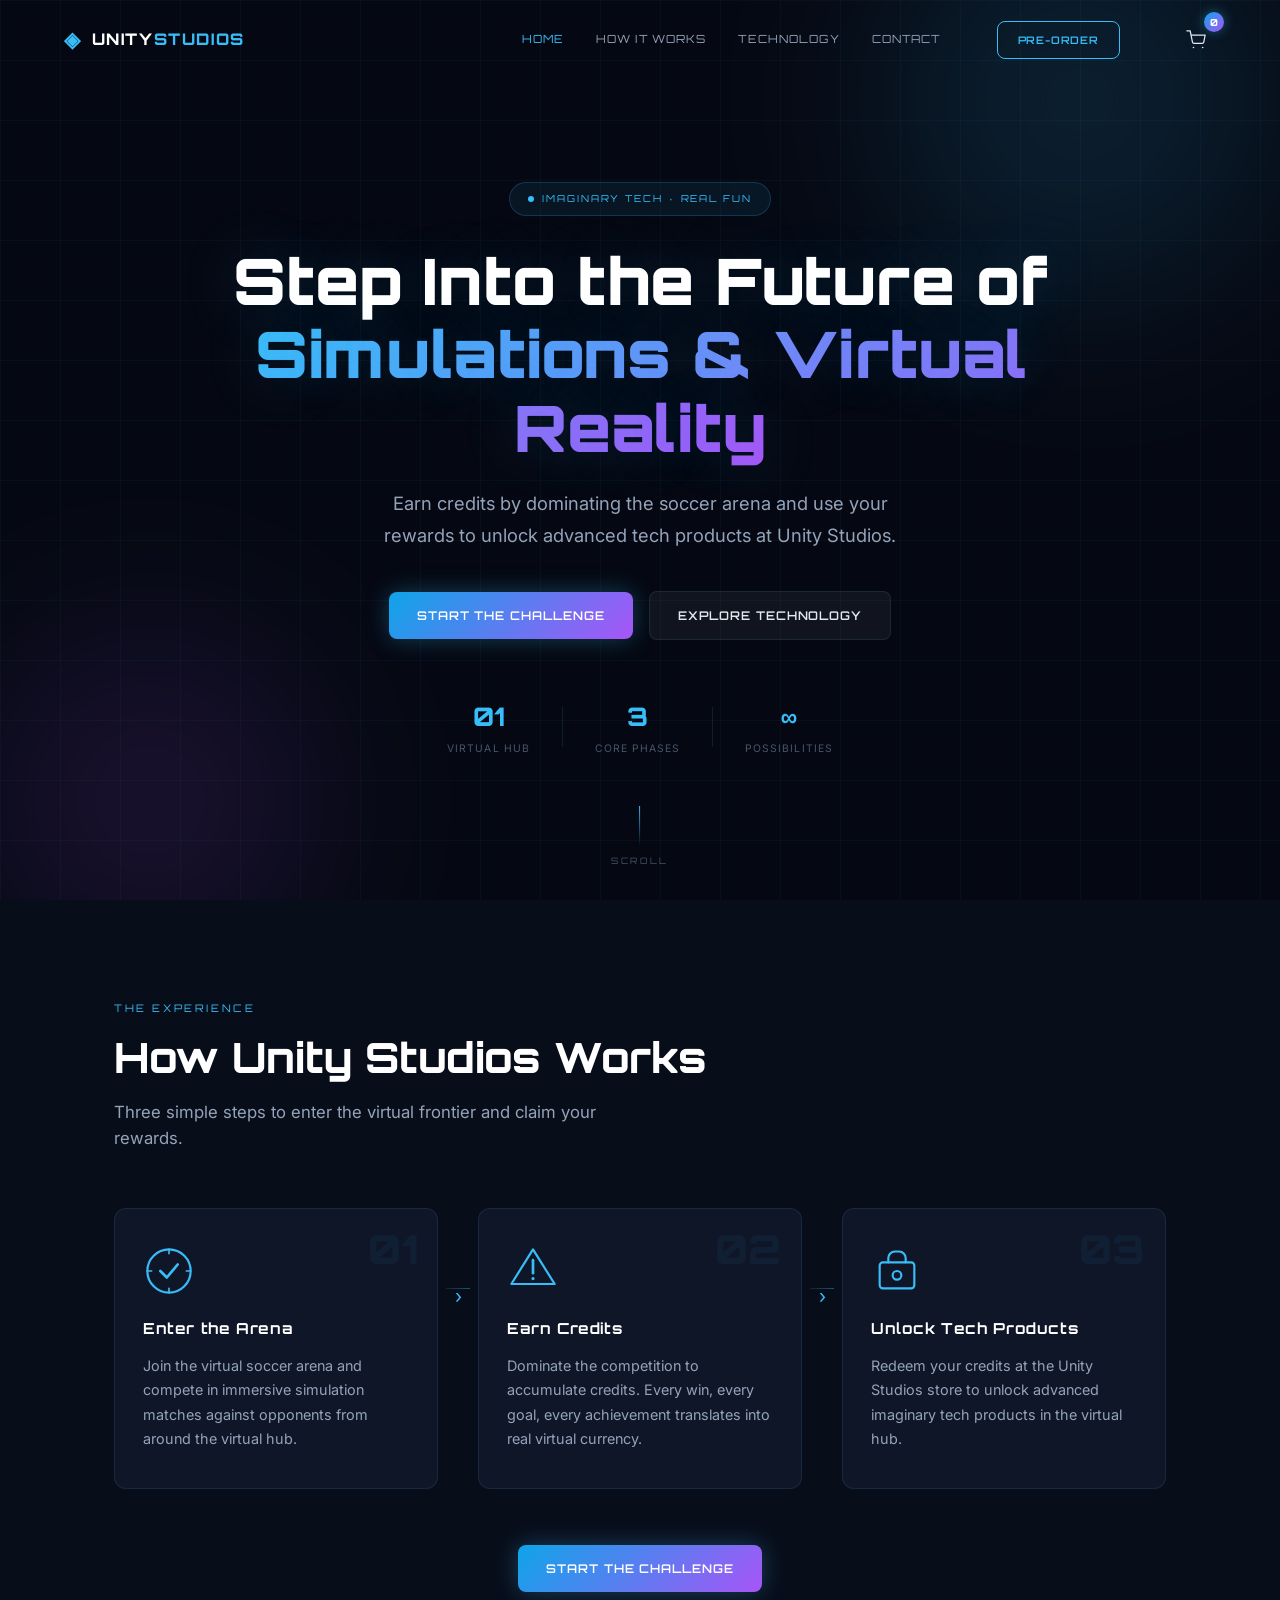
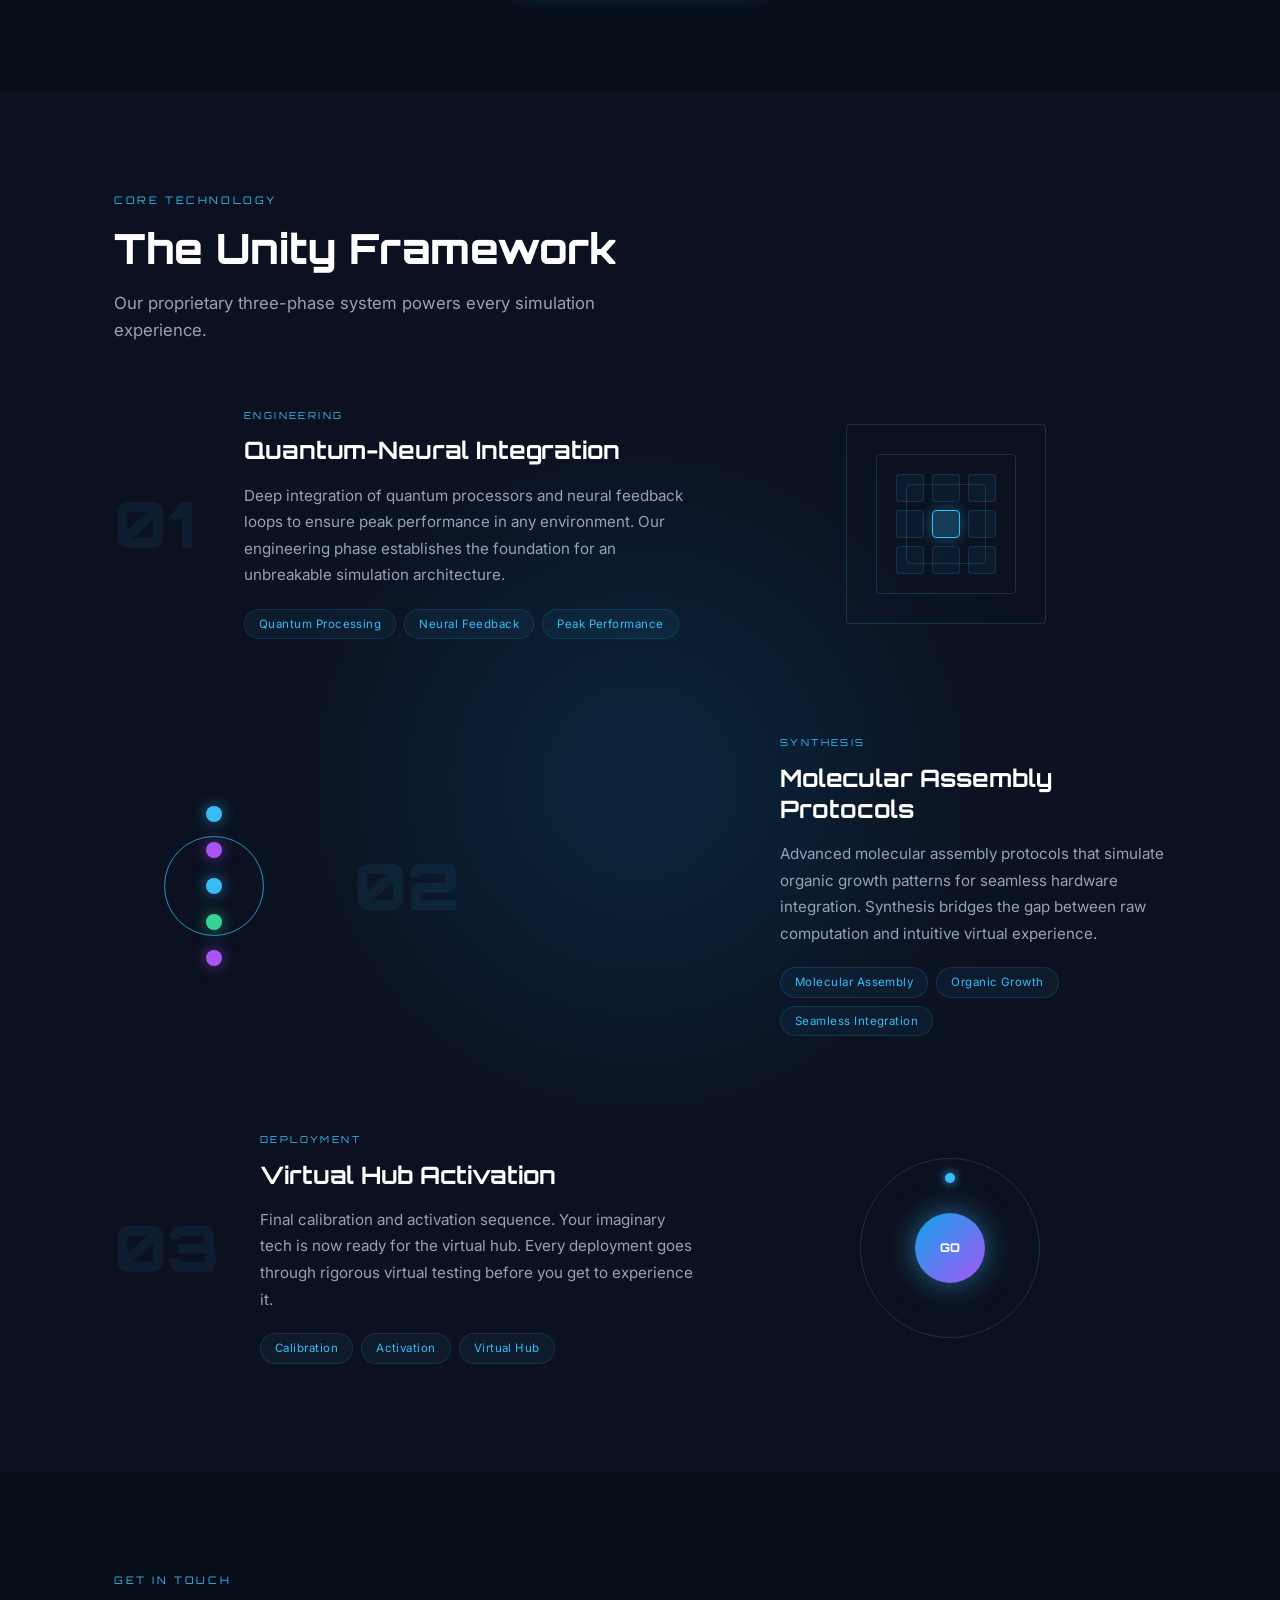
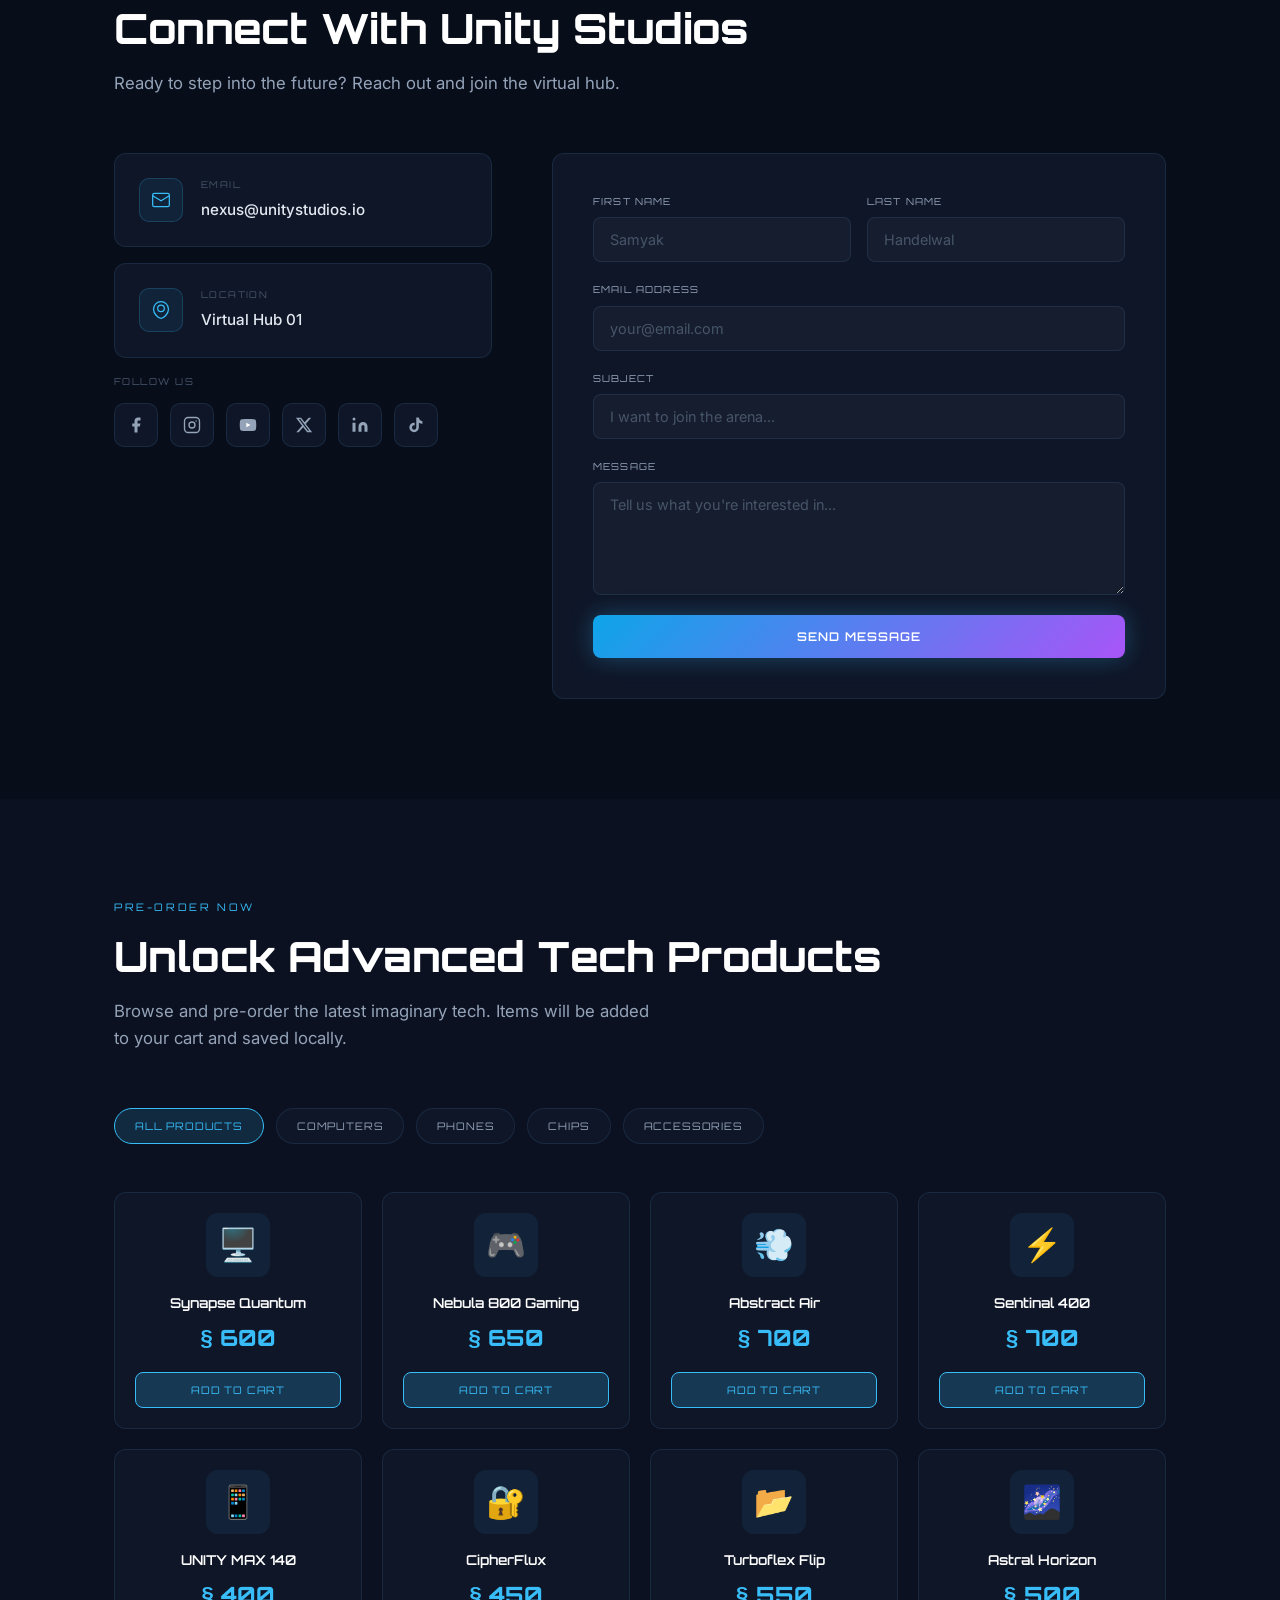
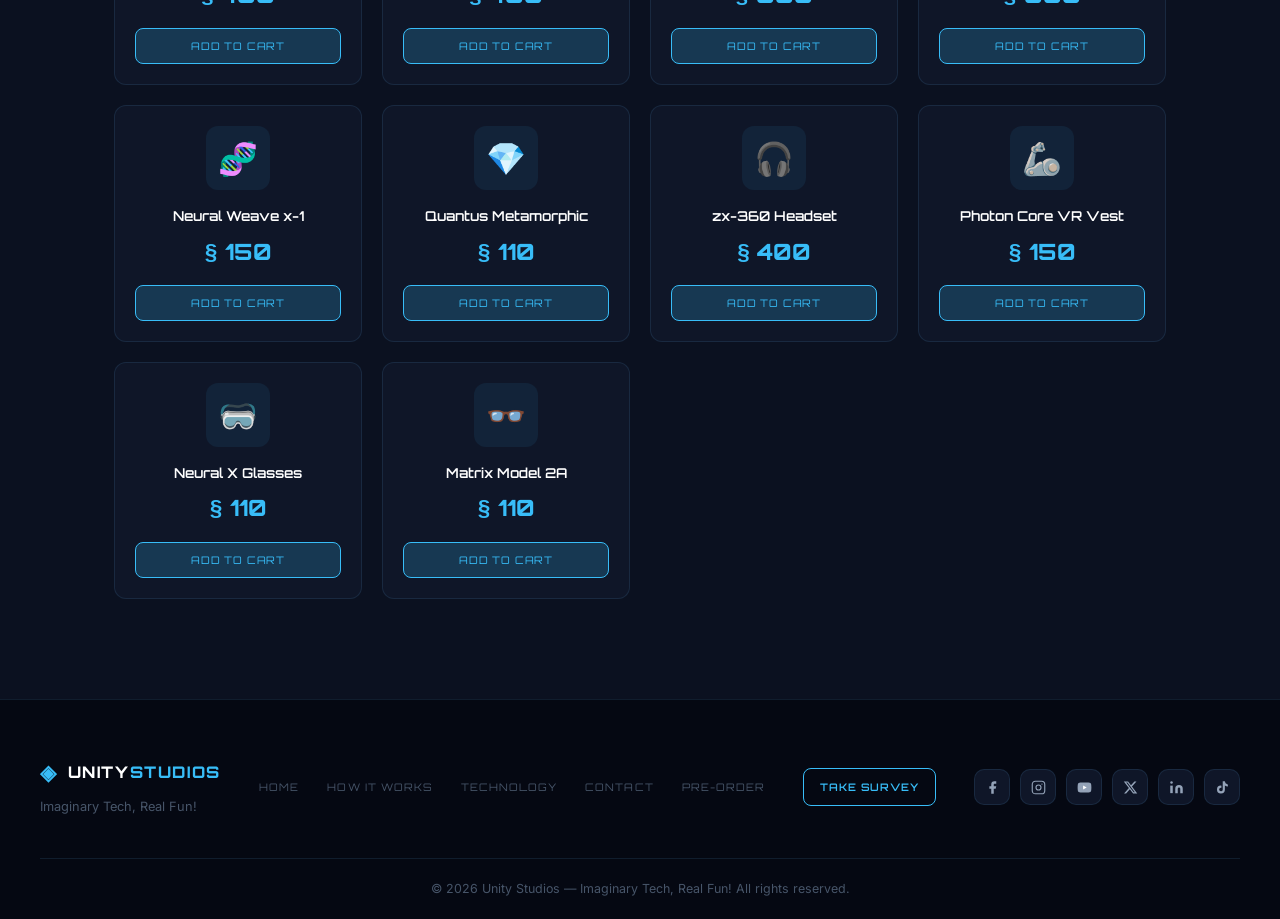
==== docs/index.html @ 50e9586b "Add files via upload" ====
<!DOCTYPE html>
<html lang="en">
<head>
  <meta charset="UTF-8" />
  <meta name="viewport" content="width=device-width, initial-scale=1.0" />
  <title>Home | Unity Studios</title>
  <link rel="stylesheet" href="style.css" />
  <link rel="preconnect" href="https://fonts.googleapis.com" />
  <link href="https://fonts.googleapis.com/css2?family=Orbitron:wght@400;600;800;900&family=Inter:wght@300;400;500;600&display=swap" rel="stylesheet" />
</head>
<body>

  <!-- ─── NAVBAR ─── -->
  <header class="navbar" id="navbar">
    <div class="nav-inner">
      <a href="#home" class="logo">
        <span class="logo-icon">◈</span>
        <span class="logo-text">UNITY<span class="logo-accent">STUDIOS</span></span>
      </a>
      <nav class="nav-links">
        <a href="#home">Home</a>
        <a href="#how-it-works">How It Works</a>
        <a href="#process">Technology</a>
        <a href="#contact">Contact</a>
      </nav>
      <a href="#shop" class="btn btn-outline nav-cta">Pre-Order</a>
      <button class="cart-btn" id="cartBtn" aria-label="Shopping cart">
        <svg viewBox="0 0 24 24" fill="none" xmlns="http://www.w3.org/2000/svg">
          <circle cx="9" cy="21" r="1" fill="currentColor"/>
          <circle cx="20" cy="21" r="1" fill="currentColor"/>
          <path d="M1 1h4l2.68 13.39a2 2 0 0 0 2 1.61h9.72a2 2 0 0 0 2-1.61L23 6H6" stroke="currentColor" stroke-width="1.5" stroke-linecap="round" stroke-linejoin="round"/>
        </svg>
        <span class="cart-count" id="cartCount">0</span>
      </button>
      <button class="hamburger" id="hamburger" aria-label="Toggle menu">
        <span></span><span></span><span></span>
      </button>
    </div>
    <div class="mobile-menu" id="mobileMenu">
      <a href="#home" onclick="closeMobile()">Home</a>
      <a href="#how-it-works" onclick="closeMobile()">How It Works</a>
      <a href="#process" onclick="closeMobile()">Technology</a>
      <a href="#contact" onclick="closeMobile()">Contact</a>
    </div>
  </header>

  <!-- ─── HERO ─── -->
  <section class="hero" id="home">
    <div class="hero-bg">
      <div class="grid-overlay"></div>
      <div class="orb orb-1"></div>
      <div class="orb orb-2"></div>
      <div class="particles" id="particles"></div>
    </div>
    <div class="hero-content">
      <div class="hero-badge">
        <span class="badge-dot"></span>
        IMAGINARY TECH · REAL FUN
      </div>
      <h1 class="hero-title">
        Step Into the Future of<br />
        <span class="gradient-text">Simulations &amp; Virtual Reality</span>
      </h1>
      <p class="hero-sub">
        Earn credits by dominating the soccer arena and use your rewards to
        unlock advanced tech products at Unity Studios.
      </p>
      <div class="hero-actions">
        <a href="#how-it-works" class="btn btn-primary">Start the Challenge</a>
        <a href="#process" class="btn btn-ghost">Explore Technology</a>
      </div>
      <div class="hero-stats">
        <div class="stat"><span class="stat-num">01</span><span class="stat-label">Virtual Hub</span></div>
        <div class="stat-divider"></div>
        <div class="stat"><span class="stat-num">3</span><span class="stat-label">Core Phases</span></div>
        <div class="stat-divider"></div>
        <div class="stat"><span class="stat-num">∞</span><span class="stat-label">Possibilities</span></div>
      </div>
    </div>
    <div class="scroll-indicator">
      <div class="scroll-line"></div>
      <span>SCROLL</span>
    </div>
  </section>

  <!-- ─── HOW IT WORKS ─── -->
  <section class="section how-it-works" id="how-it-works">
    <div class="container">
      <div class="section-label">THE EXPERIENCE</div>
      <h2 class="section-title">How Unity Studios Works</h2>
      <p class="section-sub">Three simple steps to enter the virtual frontier and claim your rewards.</p>
      <div class="steps-grid">

        <div class="step-card" data-step="1">
          <div class="step-icon">
            <svg viewBox="0 0 48 48" fill="none" xmlns="http://www.w3.org/2000/svg">
              <circle cx="24" cy="24" r="20" stroke="currentColor" stroke-width="2"/>
              <path d="M16 24 L22 30 L32 18" stroke="currentColor" stroke-width="2.5" stroke-linecap="round" stroke-linejoin="round"/>
              <path d="M24 4 L24 8M24 40 L24 44M4 24 L8 24M40 24 L44 24" stroke="currentColor" stroke-width="1.5" stroke-linecap="round"/>
            </svg>
          </div>
          <div class="step-number">01</div>
          <h3>Enter the Arena</h3>
          <p>Join the virtual soccer arena and compete in immersive simulation matches against opponents from around the virtual hub.</p>
        </div>

        <div class="step-connector">
          <div class="connector-line"></div>
          <div class="connector-arrow">›</div>
        </div>

        <div class="step-card" data-step="2">
          <div class="step-icon">
            <svg viewBox="0 0 48 48" fill="none" xmlns="http://www.w3.org/2000/svg">
              <polygon points="24,4 44,36 4,36" stroke="currentColor" stroke-width="2" stroke-linejoin="round"/>
              <line x1="24" y1="14" x2="24" y2="26" stroke="currentColor" stroke-width="2.5" stroke-linecap="round"/>
              <circle cx="24" cy="31" r="1.5" fill="currentColor"/>
            </svg>
          </div>
          <div class="step-number">02</div>
          <h3>Earn Credits</h3>
          <p>Dominate the competition to accumulate credits. Every win, every goal, every achievement translates into real virtual currency.</p>
        </div>

        <div class="step-connector">
          <div class="connector-line"></div>
          <div class="connector-arrow">›</div>
        </div>

        <div class="step-card" data-step="3">
          <div class="step-icon">
            <svg viewBox="0 0 48 48" fill="none" xmlns="http://www.w3.org/2000/svg">
              <rect x="8" y="16" width="32" height="24" rx="3" stroke="currentColor" stroke-width="2"/>
              <path d="M16 16 L16 12 C16 8.686 18.686 6 22 6 L26 6 C29.314 6 32 8.686 32 12 L32 16" stroke="currentColor" stroke-width="2" stroke-linecap="round"/>
              <circle cx="24" cy="28" r="4" stroke="currentColor" stroke-width="2"/>
            </svg>
          </div>
          <div class="step-number">03</div>
          <h3>Unlock Tech Products</h3>
          <p>Redeem your credits at the Unity Studios store to unlock advanced imaginary tech products in the virtual hub.</p>
        </div>

      </div>
      <div class="cta-center">
        <a href="#contact" class="btn btn-primary">Start the Challenge</a>
      </div>
    </div>
  </section>

  <!-- ─── PROCESS / TECHNOLOGY ─── -->
  <section class="section process-section" id="process">
    <div class="process-bg">
      <div class="orb orb-3"></div>
    </div>
    <div class="container">
      <div class="section-label">CORE TECHNOLOGY</div>
      <h2 class="section-title">The Unity Framework</h2>
      <p class="section-sub">Our proprietary three-phase system powers every simulation experience.</p>

      <div class="process-list">

        <div class="process-item" id="proc-1">
          <div class="proc-number">01</div>
          <div class="proc-content">
            <div class="proc-tag">ENGINEERING</div>
            <h3 class="proc-title">Quantum-Neural Integration</h3>
            <p class="proc-desc">Deep integration of quantum processors and neural feedback loops to ensure peak performance in any environment. Our engineering phase establishes the foundation for an unbreakable simulation architecture.</p>
            <div class="proc-tags">
              <span>Quantum Processing</span>
              <span>Neural Feedback</span>
              <span>Peak Performance</span>
            </div>
          </div>
          <div class="proc-visual proc-visual-1">
            <div class="proc-graphic">
              <div class="circuit circuit-1"></div>
              <div class="circuit circuit-2"></div>
              <div class="circuit circuit-3"></div>
              <div class="hex-grid">
                <div class="hex"></div><div class="hex"></div><div class="hex"></div>
                <div class="hex"></div><div class="hex hex-active"></div><div class="hex"></div>
                <div class="hex"></div><div class="hex"></div><div class="hex"></div>
              </div>
            </div>
          </div>
        </div>

        <div class="process-item reverse" id="proc-2">
          <div class="proc-number">02</div>
          <div class="proc-content">
            <div class="proc-tag">SYNTHESIS</div>
            <h3 class="proc-title">Molecular Assembly Protocols</h3>
            <p class="proc-desc">Advanced molecular assembly protocols that simulate organic growth patterns for seamless hardware integration. Synthesis bridges the gap between raw computation and intuitive virtual experience.</p>
            <div class="proc-tags">
              <span>Molecular Assembly</span>
              <span>Organic Growth</span>
              <span>Seamless Integration</span>
            </div>
          </div>
          <div class="proc-visual proc-visual-2">
            <div class="proc-graphic">
              <div class="dna-strand">
                <div class="dna-node"></div>
                <div class="dna-node"></div>
                <div class="dna-node"></div>
                <div class="dna-node"></div>
                <div class="dna-node"></div>
              </div>
              <div class="pulse-ring"></div>
              <div class="pulse-ring delay-1"></div>
              <div class="pulse-ring delay-2"></div>
            </div>
          </div>
        </div>

        <div class="process-item" id="proc-3">
          <div class="proc-number">03</div>
          <div class="proc-content">
            <div class="proc-tag">DEPLOYMENT</div>
            <h3 class="proc-title">Virtual Hub Activation</h3>
            <p class="proc-desc">Final calibration and activation sequence. Your imaginary tech is now ready for the virtual hub. Every deployment goes through rigorous virtual testing before you get to experience it.</p>
            <div class="proc-tags">
              <span>Calibration</span>
              <span>Activation</span>
              <span>Virtual Hub</span>
            </div>
          </div>
          <div class="proc-visual proc-visual-3">
            <div class="proc-graphic">
              <div class="launch-ring"></div>
              <div class="launch-core">
                <span>GO</span>
              </div>
              <div class="orbit-ring">
                <div class="orbit-dot"></div>
              </div>
            </div>
          </div>
        </div>

      </div>
    </div>
  </section>

  <!-- ─── CONTACT ─── -->
  <section class="section contact-section" id="contact">
    <div class="container">
      <div class="section-label">GET IN TOUCH</div>
      <h2 class="section-title">Connect With Unity Studios</h2>
      <p class="section-sub">Ready to step into the future? Reach out and join the virtual hub.</p>

      <div class="contact-grid">
        <div class="contact-info">
          <div class="contact-card">
            <div class="contact-icon">
              <svg viewBox="0 0 24 24" fill="none" xmlns="http://www.w3.org/2000/svg">
                <rect x="2" y="4" width="20" height="16" rx="2" stroke="currentColor" stroke-width="1.5"/>
                <path d="M2 7 L12 13 L22 7" stroke="currentColor" stroke-width="1.5" stroke-linecap="round"/>
              </svg>
            </div>
            <div>
              <div class="contact-label">Email</div>
              <a href="mailto:nexus@unitystudios.io" class="contact-value">nexus@unitystudios.io</a>
            </div>
          </div>
          <div class="contact-card">
            <div class="contact-icon">
              <svg viewBox="0 0 24 24" fill="none" xmlns="http://www.w3.org/2000/svg">
                <circle cx="12" cy="10" r="4" stroke="currentColor" stroke-width="1.5"/>
                <path d="M12 2 C7.029 2 3 6.029 3 11 C3 16.523 9 22 12 22 C15 22 21 16.523 21 11 C21 6.029 16.971 2 12 2Z" stroke="currentColor" stroke-width="1.5"/>
              </svg>
            </div>
            <div>
              <div class="contact-label">Location</div>
              <span class="contact-value">Virtual Hub 01</span>
            </div>
          </div>

          <div class="social-section">
            <div class="social-label">Follow Us</div>
            <div class="social-links">
              <!-- Facebook -->
              <a href="https://www.facebook.com" target="_blank" rel="noopener noreferrer" class="social-link" aria-label="Facebook">
                <svg viewBox="0 0 24 24" fill="currentColor" xmlns="http://www.w3.org/2000/svg">
                  <path d="M18 2h-3a5 5 0 0 0-5 5v3H7v4h3v8h4v-8h3l1-4h-4V7a1 1 0 0 1 1-1h3z"/>
                </svg>
              </a>
              <!-- Instagram -->
              <a href="https://www.instagram.com" target="_blank" rel="noopener noreferrer" class="social-link" aria-label="Instagram">
                <svg viewBox="0 0 24 24" fill="none" stroke="currentColor" stroke-width="1.8" xmlns="http://www.w3.org/2000/svg">
                  <rect x="2" y="2" width="20" height="20" rx="5"/>
                  <circle cx="12" cy="12" r="4"/>
                  <circle cx="17.5" cy="6.5" r="1" fill="currentColor" stroke="none"/>
                </svg>
              </a>
              <!-- YouTube -->
              <a href="https://www.youtube.com" target="_blank" rel="noopener noreferrer" class="social-link" aria-label="YouTube">
                <svg viewBox="0 0 24 24" fill="currentColor" xmlns="http://www.w3.org/2000/svg">
                  <path d="M22.54 6.42a2.78 2.78 0 0 0-1.95-1.96C18.88 4 12 4 12 4s-6.88 0-8.59.46A2.78 2.78 0 0 0 1.46 6.42 29 29 0 0 0 1 12a29 29 0 0 0 .46 5.58A2.78 2.78 0 0 0 3.41 19.6C5.12 20 12 20 12 20s6.88 0 8.59-.4a2.78 2.78 0 0 0 1.95-1.96A29 29 0 0 0 23 12a29 29 0 0 0-.46-5.58z"/>
                  <polygon points="9.75 15.02 15.5 12 9.75 8.98 9.75 15.02" fill="white"/>
                </svg>
              </a>
              <!-- X / Twitter -->
              <a href="https://www.x.com" target="_blank" rel="noopener noreferrer" class="social-link" aria-label="X (Twitter)">
                <svg viewBox="0 0 24 24" fill="currentColor" xmlns="http://www.w3.org/2000/svg">
                  <path d="M18.244 2.25h3.308l-7.227 8.26 8.502 11.24H16.17l-5.214-6.817L4.99 21.75H1.68l7.73-8.835L1.254 2.25H8.08l4.713 6.231zm-1.161 17.52h1.833L7.084 4.126H5.117z"/>
                </svg>
              </a>
              <!-- LinkedIn -->
              <a href="https://www.linkedin.com" target="_blank" rel="noopener noreferrer" class="social-link" aria-label="LinkedIn">
                <svg viewBox="0 0 24 24" fill="currentColor" xmlns="http://www.w3.org/2000/svg">
                  <path d="M16 8a6 6 0 0 1 6 6v7h-4v-7a2 2 0 0 0-2-2 2 2 0 0 0-2 2v7h-4v-7a6 6 0 0 1 6-6z"/>
                  <rect x="2" y="9" width="4" height="12"/>
                  <circle cx="4" cy="4" r="2"/>
                </svg>
              </a>
              <!-- TikTok -->
              <a href="https://www.tiktok.com" target="_blank" rel="noopener noreferrer" class="social-link" aria-label="TikTok">
                <svg viewBox="0 0 24 24" fill="currentColor" xmlns="http://www.w3.org/2000/svg">
                  <path d="M19.59 6.69a4.83 4.83 0 0 1-3.77-4.25V2h-3.45v13.67a2.89 2.89 0 0 1-2.88 2.5 2.89 2.89 0 0 1-2.89-2.89 2.89 2.89 0 0 1 2.89-2.89c.28 0 .54.04.79.1V9.01a6.33 6.33 0 0 0-.79-.05 6.34 6.34 0 0 0-6.34 6.34 6.34 6.34 0 0 0 6.34 6.34 6.34 6.34 0 0 0 6.33-6.34V8.95a8.2 8.2 0 0 0 4.79 1.53V7.04a4.85 4.85 0 0 1-1.02-.35z"/>
                </svg>
              </a>
            </div>
          </div>
        </div>

        <form class="contact-form" onsubmit="handleSubmit(event)">
          <div class="form-row">
            <div class="form-group">
              <label for="fname">First Name</label>
              <input type="text" id="fname" name="fname" placeholder="Samyak" required />
            </div>
            <div class="form-group">
              <label for="lname">Last Name</label>
              <input type="text" id="lname" name="lname" placeholder="Handelwal" />
            </div>
          </div>
          <div class="form-group">
            <label for="email">Email Address</label>
            <input type="email" id="email" name="email" placeholder="your@email.com" required />
          </div>
          <div class="form-group">
            <label for="subject">Subject</label>
            <input type="text" id="subject" name="subject" placeholder="I want to join the arena..." />
          </div>
          <div class="form-group">
            <label for="message">Message</label>
            <textarea id="message" name="message" rows="5" placeholder="Tell us what you're interested in..." required></textarea>
          </div>
          <button type="submit" class="btn btn-primary full-width">Send Message</button>
          <div class="form-success" id="formSuccess">
            Message sent! We'll be in touch from the virtual hub.
          </div>
        </form>
      </div>
    </div>
  </section>

  <!-- ─── SHOP / PRE-ORDER ─── -->
  <section class="section shop-section" id="shop">
    <div class="container">
      <div class="section-label">PRE-ORDER NOW</div>
      <h2 class="section-title">Unlock Advanced Tech Products</h2>
      <p class="section-sub">Browse and pre-order the latest imaginary tech. Items will be added to your cart and saved locally.</p>

      <div class="shop-filters">
        <button class="filter-btn active" data-category="all">All Products</button>
        <button class="filter-btn" data-category="computers">Computers</button>
        <button class="filter-btn" data-category="phones">Phones</button>
        <button class="filter-btn" data-category="chips">Chips</button>
        <button class="filter-btn" data-category="accessories">Accessories</button>
      </div>

      <div class="products-grid" id="productsGrid">
        <!-- Products will be generated by JavaScript -->
      </div>
    </div>
  </section>

  <!-- ─── SHOPPING CART MODAL ─── -->
  <div class="cart-modal" id="cartModal">
    <div class="cart-overlay" onclick="closeCart()"></div>
    <div class="cart-panel">
      <div class="cart-header">
        <h3>Your Pre-Order Cart</h3>
        <button class="close-cart" onclick="closeCart()">×</button>
      </div>
      <div class="cart-items" id="cartItems">
        <div class="empty-cart">Your cart is empty</div>
      </div>
      <div class="cart-footer">
        <div class="cart-total">
          <span>Total Credits:</span>
          <span id="cartTotal">0</span>
        </div>
        <button class="btn btn-primary full-width" onclick="checkout()">Proceed to Checkout</button>
        <button class="btn btn-ghost full-width" onclick="closeCart()" style="margin-top: 8px;">Continue Shopping</button>
      </div>
    </div>
  </div>

  <!-- ─── FOOTER ─── -->
  <footer class="footer">
    <div class="footer-inner">
      <div class="footer-brand">
        <a href="#home" class="logo">
          <span class="logo-icon">◈</span>
          <span class="logo-text">UNITY<span class="logo-accent">STUDIOS</span></span>
        </a>
        <p class="footer-tagline">Imaginary Tech, Real Fun!</p>
      </div>

      <nav class="footer-nav">
        <a href="#home">Home</a>
        <a href="#how-it-works">How It Works</a>
        <a href="#process">Technology</a>
        <a href="#contact">Contact</a>
        <a href="#shop">Pre-Order</a>
      </nav>
      <a href="javascript:openSurvey()" class="btn btn-outline" style="font-size: 0.65rem; padding: 10px 16px;">Take Survey</a>

      <div class="footer-social">
        <a href="https://www.facebook.com" target="_blank" rel="noopener noreferrer" aria-label="Facebook" class="social-link sm">
          <svg viewBox="0 0 24 24" fill="currentColor"><path d="M18 2h-3a5 5 0 0 0-5 5v3H7v4h3v8h4v-8h3l1-4h-4V7a1 1 0 0 1 1-1h3z"/></svg>
        </a>
        <a href="https://www.instagram.com" target="_blank" rel="noopener noreferrer" aria-label="Instagram" class="social-link sm">
          <svg viewBox="0 0 24 24" fill="none" stroke="currentColor" stroke-width="1.8"><rect x="2" y="2" width="20" height="20" rx="5"/><circle cx="12" cy="12" r="4"/><circle cx="17.5" cy="6.5" r="1" fill="currentColor" stroke="none"/></svg>
        </a>
        <a href="https://www.youtube.com" target="_blank" rel="noopener noreferrer" aria-label="YouTube" class="social-link sm">
          <svg viewBox="0 0 24 24" fill="currentColor"><path d="M22.54 6.42a2.78 2.78 0 0 0-1.95-1.96C18.88 4 12 4 12 4s-6.88 0-8.59.46A2.78 2.78 0 0 0 1.46 6.42 29 29 0 0 0 1 12a29 29 0 0 0 .46 5.58A2.78 2.78 0 0 0 3.41 19.6C5.12 20 12 20 12 20s6.88 0 8.59-.4a2.78 2.78 0 0 0 1.95-1.96A29 29 0 0 0 23 12a29 29 0 0 0-.46-5.58z"/><polygon points="9.75 15.02 15.5 12 9.75 8.98 9.75 15.02" fill="white"/></svg>
        </a>
        <a href="https://www.x.com" target="_blank" rel="noopener noreferrer" aria-label="X" class="social-link sm">
          <svg viewBox="0 0 24 24" fill="currentColor"><path d="M18.244 2.25h3.308l-7.227 8.26 8.502 11.24H16.17l-5.214-6.817L4.99 21.75H1.68l7.73-8.835L1.254 2.25H8.08l4.713 6.231zm-1.161 17.52h1.833L7.084 4.126H5.117z"/></svg>
        </a>
        <a href="https://www.linkedin.com" target="_blank" rel="noopener noreferrer" aria-label="LinkedIn" class="social-link sm">
          <svg viewBox="0 0 24 24" fill="currentColor"><path d="M16 8a6 6 0 0 1 6 6v7h-4v-7a2 2 0 0 0-2-2 2 2 0 0 0-2 2v7h-4v-7a6 6 0 0 1 6-6z"/><rect x="2" y="9" width="4" height="12"/><circle cx="4" cy="4" r="2"/></svg>
        </a>
        <a href="https://www.tiktok.com" target="_blank" rel="noopener noreferrer" aria-label="TikTok" class="social-link sm">
          <svg viewBox="0 0 24 24" fill="currentColor"><path d="M19.59 6.69a4.83 4.83 0 0 1-3.77-4.25V2h-3.45v13.67a2.89 2.89 0 0 1-2.88 2.5 2.89 2.89 0 0 1-2.89-2.89 2.89 2.89 0 0 1 2.89-2.89c.28 0 .54.04.79.1V9.01a6.33 6.33 0 0 0-.79-.05 6.34 6.34 0 0 0-6.34 6.34 6.34 6.34 0 0 0 6.34 6.34 6.34 6.34 0 0 0 6.33-6.34V8.95a8.2 8.2 0 0 0 4.79 1.53V7.04a4.85 4.85 0 0 1-1.02-.35z"/></svg>
        </a>
      </div>
    </div>
    <div class="footer-bottom">
      <p>© 2026 Unity Studios — Imaginary Tech, Real Fun! All rights reserved.</p>
    </div>
  </footer>

  <script src="script.js"></script>
</body>
</html>
---- docs/style.css ----
/* ─── RESET & BASE ─── */
*, *::before, *::after { box-sizing: border-box; margin: 0; padding: 0; }

:root {
  --bg:        #050812;
  --bg-2:      #080d1a;
  --bg-3:      #0b1120;
  --surface:   #0f1628;
  --border:    rgba(99, 179, 237, 0.12);
  --cyan:      #38bdf8;
  --cyan-dim:  #0ea5e9;
  --purple:    #a855f7;
  --green:     #34d399;
  --text:      #e2e8f0;
  --text-dim:  #94a3b8;
  --text-muted:#475569;
  --font-head: 'Orbitron', monospace;
  --font-body: 'Inter', sans-serif;
  --radius:    12px;
  --trans:     0.3s ease;
}

html { scroll-behavior: smooth; font-size: 16px; }

body {
  background: var(--bg);
  color: var(--text);
  font-family: var(--font-body);
  overflow-x: hidden;
  line-height: 1.6;
}

a { color: inherit; text-decoration: none; }
img { max-width: 100%; display: block; }

/* ─── SCROLLBAR ─── */
::-webkit-scrollbar { width: 6px; }
::-webkit-scrollbar-track { background: var(--bg); }
::-webkit-scrollbar-thumb { background: var(--cyan-dim); border-radius: 3px; }

/* ─── UTILITY ─── */
.container { max-width: 1100px; margin: 0 auto; padding: 0 24px; }
.section { padding: 100px 0; position: relative; }
.section-label {
  font-family: var(--font-head);
  font-size: 0.65rem;
  letter-spacing: 0.25em;
  color: var(--cyan);
  margin-bottom: 16px;
  text-transform: uppercase;
}
.section-title {
  font-family: var(--font-head);
  font-size: clamp(1.8rem, 3.5vw, 2.6rem);
  font-weight: 800;
  color: #fff;
  line-height: 1.2;
  margin-bottom: 16px;
}
.section-sub {
  color: var(--text-dim);
  font-size: 1.05rem;
  max-width: 540px;
  margin-bottom: 56px;
}
.gradient-text {
  background: linear-gradient(135deg, var(--cyan) 0%, var(--purple) 100%);
  -webkit-background-clip: text;
  -webkit-text-fill-color: transparent;
  background-clip: text;
}

/* ─── BUTTONS ─── */
.btn {
  display: inline-flex;
  align-items: center;
  gap: 8px;
  padding: 14px 28px;
  border-radius: 8px;
  font-family: var(--font-head);
  font-size: 0.75rem;
  font-weight: 600;
  letter-spacing: 0.08em;
  text-transform: uppercase;
  cursor: pointer;
  border: none;
  transition: all var(--trans);
  white-space: nowrap;
}
.btn-primary {
  background: linear-gradient(135deg, var(--cyan-dim), var(--purple));
  color: #fff;
  box-shadow: 0 0 24px rgba(56, 189, 248, 0.3);
}
.btn-primary:hover {
  transform: translateY(-2px);
  box-shadow: 0 0 40px rgba(56, 189, 248, 0.5);
}
.btn-outline {
  background: transparent;
  color: var(--cyan);
  border: 1px solid var(--cyan);
}
.btn-outline:hover {
  background: rgba(56, 189, 248, 0.1);
  transform: translateY(-2px);
}
.btn-ghost {
  background: rgba(255,255,255,0.05);
  color: var(--text);
  border: 1px solid var(--border);
}
.btn-ghost:hover {
  background: rgba(255,255,255,0.1);
  border-color: rgba(99, 179, 237, 0.3);
  transform: translateY(-2px);
}
.full-width { width: 100%; justify-content: center; }

/* ─── NAVBAR ─── */
.navbar {
  position: fixed;
  top: 0; left: 0; right: 0;
  z-index: 100;
  transition: background var(--trans), backdrop-filter var(--trans), border-color var(--trans);
  border-bottom: 1px solid transparent;
}
.navbar.scrolled {
  background: rgba(5, 8, 18, 0.92);
  backdrop-filter: blur(20px);
  -webkit-backdrop-filter: blur(20px);
  border-color: var(--border);
}
.nav-inner {
  max-width: 1200px;
  margin: 0 auto;
  padding: 20px 24px;
  display: flex;
  align-items: center;
  gap: 40px;
}
.logo {
  display: flex;
  align-items: center;
  gap: 10px;
  font-family: var(--font-head);
  font-size: 1rem;
  font-weight: 800;
  letter-spacing: 0.1em;
  color: #fff;
  flex-shrink: 0;
}
.logo-icon { color: var(--cyan); font-size: 1.3rem; }
.logo-accent { color: var(--cyan); }
.nav-links {
  display: flex;
  align-items: center;
  gap: 32px;
  margin-left: auto;
}
.nav-links a {
  font-family: var(--font-head);
  font-size: 0.7rem;
  letter-spacing: 0.1em;
  text-transform: uppercase;
  color: var(--text-dim);
  transition: color var(--trans);
  position: relative;
}
.nav-links a::after {
  content: '';
  position: absolute;
  bottom: -4px; left: 0; right: 0;
  height: 1px;
  background: var(--cyan);
  transform: scaleX(0);
  transition: transform var(--trans);
}
.nav-links a:hover { color: var(--cyan); }
.nav-links a:hover::after { transform: scaleX(1); }
.nav-cta { padding: 10px 20px; font-size: 0.65rem; margin-left: 16px; }
.hamburger {
  display: none;
  flex-direction: column;
  gap: 5px;
  background: none;
  border: none;
  cursor: pointer;
  padding: 4px;
  margin-left: auto;
}
.hamburger span {
  display: block;
  width: 22px;
  height: 2px;
  background: var(--text);
  border-radius: 2px;
  transition: all var(--trans);
}
.mobile-menu {
  display: none;
  flex-direction: column;
  gap: 0;
  background: rgba(5, 8, 18, 0.97);
  border-top: 1px solid var(--border);
  max-height: 0;
  overflow: hidden;
  transition: max-height 0.4s ease;
}
.mobile-menu.open { max-height: 300px; }
.mobile-menu a {
  padding: 16px 24px;
  font-family: var(--font-head);
  font-size: 0.75rem;
  letter-spacing: 0.1em;
  text-transform: uppercase;
  color: var(--text-dim);
  border-bottom: 1px solid var(--border);
  transition: color var(--trans), background var(--trans);
}
.mobile-menu a:hover { color: var(--cyan); background: rgba(56,189,248,0.05); }

/* ─── HERO ─── */
.hero {
  min-height: 100vh;
  display: flex;
  align-items: center;
  justify-content: center;
  position: relative;
  overflow: hidden;
  padding: 120px 24px 80px;
}
.hero-bg {
  position: absolute;
  inset: 0;
  overflow: hidden;
}
.grid-overlay {
  position: absolute;
  inset: 0;
  background-image:
    linear-gradient(rgba(56,189,248,0.04) 1px, transparent 1px),
    linear-gradient(90deg, rgba(56,189,248,0.04) 1px, transparent 1px);
  background-size: 60px 60px;
}
.orb {
  position: absolute;
  border-radius: 50%;
  filter: blur(80px);
  opacity: 0.18;
  animation: pulse-orb 8s ease-in-out infinite;
}
.orb-1 {
  width: 600px; height: 600px;
  background: radial-gradient(circle, var(--cyan), transparent 70%);
  top: -200px; right: -100px;
  animation-delay: 0s;
}
.orb-2 {
  width: 500px; height: 500px;
  background: radial-gradient(circle, var(--purple), transparent 70%);
  bottom: -150px; left: -100px;
  animation-delay: 4s;
}
.orb-3 {
  width: 700px; height: 700px;
  background: radial-gradient(circle, var(--cyan-dim), transparent 70%);
  top: 50%; left: 50%;
  transform: translate(-50%, -50%);
}
@keyframes pulse-orb {
  0%, 100% { opacity: 0.18; transform: scale(1); }
  50% { opacity: 0.28; transform: scale(1.08); }
}
.particles {
  position: absolute;
  inset: 0;
  overflow: hidden;
}
.particle {
  position: absolute;
  width: 2px; height: 2px;
  background: var(--cyan);
  border-radius: 50%;
  opacity: 0;
  animation: float-particle linear infinite;
}
@keyframes float-particle {
  0% { opacity: 0; transform: translateY(0) scale(0); }
  10% { opacity: 0.6; transform: scale(1); }
  90% { opacity: 0.3; }
  100% { opacity: 0; transform: translateY(-100vh) scale(0); }
}
.hero-content {
  position: relative;
  z-index: 2;
  text-align: center;
  max-width: 820px;
}
.hero-badge {
  display: inline-flex;
  align-items: center;
  gap: 8px;
  padding: 8px 18px;
  background: rgba(56,189,248,0.08);
  border: 1px solid rgba(56,189,248,0.2);
  border-radius: 100px;
  font-family: var(--font-head);
  font-size: 0.6rem;
  letter-spacing: 0.2em;
  color: var(--cyan);
  margin-bottom: 28px;
  text-transform: uppercase;
}
.badge-dot {
  width: 6px; height: 6px;
  background: var(--cyan);
  border-radius: 50%;
  animation: blink 2s ease-in-out infinite;
}
@keyframes blink { 0%, 100% { opacity: 1; } 50% { opacity: 0.2; } }
.hero-title {
  font-family: var(--font-head);
  font-size: clamp(2rem, 5.5vw, 4rem);
  font-weight: 900;
  line-height: 1.15;
  color: #fff;
  margin-bottom: 24px;
  text-shadow: 0 0 60px rgba(56,189,248,0.2);
}
.hero-sub {
  font-size: clamp(1rem, 1.5vw, 1.15rem);
  color: var(--text-dim);
  max-width: 560px;
  margin: 0 auto 40px;
  line-height: 1.7;
}
.hero-actions {
  display: flex;
  align-items: center;
  justify-content: center;
  gap: 16px;
  margin-bottom: 56px;
  flex-wrap: wrap;
}
.hero-stats {
  display: flex;
  align-items: center;
  justify-content: center;
  gap: 32px;
}
.stat { display: flex; flex-direction: column; align-items: center; gap: 4px; }
.stat-num {
  font-family: var(--font-head);
  font-size: 1.6rem;
  font-weight: 800;
  color: var(--cyan);
}
.stat-label {
  font-size: 0.65rem;
  letter-spacing: 0.1em;
  text-transform: uppercase;
  color: var(--text-muted);
}
.stat-divider { width: 1px; height: 40px; background: var(--border); }
.scroll-indicator {
  position: absolute;
  bottom: 32px;
  left: 50%;
  transform: translateX(-50%);
  display: flex;
  flex-direction: column;
  align-items: center;
  gap: 8px;
  z-index: 2;
}
.scroll-line {
  width: 1px;
  height: 40px;
  background: linear-gradient(to bottom, var(--cyan), transparent);
  animation: scroll-anim 2s ease-in-out infinite;
}
@keyframes scroll-anim {
  0%, 100% { opacity: 1; transform: scaleY(1); }
  50% { opacity: 0.4; transform: scaleY(0.6); }
}
.scroll-indicator span {
  font-family: var(--font-head);
  font-size: 0.55rem;
  letter-spacing: 0.3em;
  color: var(--text-muted);
}

/* ─── HOW IT WORKS ─── */
.how-it-works { background: var(--bg-2); }
.steps-grid {
  display: flex;
  align-items: flex-start;
  gap: 0;
  margin-bottom: 56px;
}
.step-card {
  flex: 1;
  background: var(--surface);
  border: 1px solid var(--border);
  border-radius: var(--radius);
  padding: 36px 28px;
  position: relative;
  transition: transform var(--trans), border-color var(--trans), box-shadow var(--trans);
  overflow: hidden;
}
.step-card::before {
  content: '';
  position: absolute;
  top: 0; left: 0; right: 0;
  height: 2px;
  background: linear-gradient(90deg, var(--cyan), var(--purple));
  opacity: 0;
  transition: opacity var(--trans);
}
.step-card:hover {
  transform: translateY(-8px);
  border-color: rgba(56,189,248,0.35);
  box-shadow: 0 20px 60px rgba(56,189,248,0.12);
}
.step-card:hover::before { opacity: 1; }
.step-icon {
  width: 52px; height: 52px;
  color: var(--cyan);
  margin-bottom: 20px;
}
.step-icon svg { width: 100%; height: 100%; }
.step-number {
  position: absolute;
  top: 20px; right: 20px;
  font-family: var(--font-head);
  font-size: 2.5rem;
  font-weight: 900;
  color: rgba(56,189,248,0.06);
  line-height: 1;
}
.step-card h3 {
  font-family: var(--font-head);
  font-size: 0.95rem;
  font-weight: 700;
  color: #fff;
  margin-bottom: 12px;
  letter-spacing: 0.04em;
}
.step-card p { color: var(--text-dim); font-size: 0.9rem; line-height: 1.7; }
.step-connector {
  display: flex;
  flex-direction: column;
  align-items: center;
  justify-content: center;
  padding: 0 8px;
  margin-top: 80px;
  flex-shrink: 0;
}
.connector-line {
  width: 24px; height: 1px;
  background: linear-gradient(90deg, var(--border), rgba(56,189,248,0.4));
}
.connector-arrow {
  color: var(--cyan);
  font-size: 1.2rem;
  line-height: 1;
  margin-top: -2px;
}
.cta-center { text-align: center; }

/* ─── PROCESS ─── */
.process-section {
  background: var(--bg-3);
  overflow: hidden;
}
.process-bg { position: absolute; inset: 0; overflow: hidden; }
.process-list {
  display: flex;
  flex-direction: column;
  gap: 80px;
}
.process-item {
  display: grid;
  grid-template-columns: auto 1fr 1fr;
  gap: 40px;
  align-items: center;
  opacity: 0;
  transform: translateY(30px);
  transition: opacity 0.6s ease, transform 0.6s ease;
}
.process-item.visible { opacity: 1; transform: translateY(0); }
.process-item.reverse { grid-template-columns: auto 1fr 1fr; }
.process-item.reverse .proc-visual { order: -1; }
.proc-number {
  font-family: var(--font-head);
  font-size: 4rem;
  font-weight: 900;
  color: rgba(56,189,248,0.08);
  line-height: 1;
  min-width: 90px;
  flex-shrink: 0;
}
.proc-content { padding: 8px 0; }
.proc-tag {
  font-family: var(--font-head);
  font-size: 0.6rem;
  letter-spacing: 0.25em;
  color: var(--cyan);
  margin-bottom: 12px;
  text-transform: uppercase;
}
.proc-title {
  font-family: var(--font-head);
  font-size: clamp(1.1rem, 2vw, 1.5rem);
  font-weight: 700;
  color: #fff;
  margin-bottom: 16px;
  line-height: 1.3;
}
.proc-desc { color: var(--text-dim); font-size: 0.95rem; line-height: 1.75; margin-bottom: 20px; }
.proc-tags { display: flex; flex-wrap: wrap; gap: 8px; }
.proc-tags span {
  padding: 5px 14px;
  background: rgba(56,189,248,0.06);
  border: 1px solid rgba(56,189,248,0.15);
  border-radius: 100px;
  font-size: 0.72rem;
  color: var(--cyan);
  letter-spacing: 0.04em;
}
.proc-visual {
  display: flex;
  align-items: center;
  justify-content: center;
}
.proc-graphic {
  width: 200px; height: 200px;
  position: relative;
  display: flex;
  align-items: center;
  justify-content: center;
}

/* Circuit graphic */
.circuit {
  position: absolute;
  border: 1px solid rgba(56,189,248,0.2);
  border-radius: 4px;
  animation: circuit-pulse 3s ease-in-out infinite;
}
.circuit-1 { width: 100%; height: 100%; animation-delay: 0s; }
.circuit-2 { width: 70%; height: 70%; animation-delay: 1s; }
.circuit-3 { width: 40%; height: 40%; animation-delay: 2s; }
@keyframes circuit-pulse {
  0%, 100% { border-color: rgba(56,189,248,0.2); }
  50% { border-color: rgba(56,189,248,0.6); box-shadow: 0 0 20px rgba(56,189,248,0.2); }
}
.hex-grid {
  display: grid;
  grid-template-columns: repeat(3, 1fr);
  gap: 8px;
  position: absolute;
}
.hex {
  width: 28px; height: 28px;
  background: rgba(56,189,248,0.06);
  border: 1px solid rgba(56,189,248,0.15);
  border-radius: 4px;
  transition: all 1s ease;
}
.hex-active {
  background: rgba(56,189,248,0.25);
  border-color: var(--cyan);
  box-shadow: 0 0 15px rgba(56,189,248,0.4);
  animation: hex-glow 2s ease-in-out infinite;
}
@keyframes hex-glow {
  0%, 100% { box-shadow: 0 0 15px rgba(56,189,248,0.4); }
  50% { box-shadow: 0 0 30px rgba(56,189,248,0.8); }
}

/* DNA strand graphic */
.dna-strand {
  display: flex;
  flex-direction: column;
  gap: 20px;
  z-index: 2;
}
.dna-node {
  width: 16px; height: 16px;
  border-radius: 50%;
  background: var(--cyan);
  box-shadow: 0 0 15px rgba(56,189,248,0.6);
  animation: dna-pulse 2s ease-in-out infinite;
}
.dna-node:nth-child(2) { animation-delay: 0.4s; background: var(--purple); box-shadow: 0 0 15px rgba(168,85,247,0.6); }
.dna-node:nth-child(3) { animation-delay: 0.8s; }
.dna-node:nth-child(4) { animation-delay: 1.2s; background: var(--green); box-shadow: 0 0 15px rgba(52,211,153,0.6); }
.dna-node:nth-child(5) { animation-delay: 1.6s; background: var(--purple); box-shadow: 0 0 15px rgba(168,85,247,0.6); }
@keyframes dna-pulse {
  0%, 100% { transform: scale(1); }
  50% { transform: scale(1.4); }
}
.pulse-ring {
  position: absolute;
  width: 100px; height: 100px;
  border: 1px solid rgba(56,189,248,0.3);
  border-radius: 50%;
  animation: ring-expand 3s ease-out infinite;
}
.delay-1 { animation-delay: 1s; }
.delay-2 { animation-delay: 2s; }
@keyframes ring-expand {
  0% { transform: scale(0.5); opacity: 0.8; }
  100% { transform: scale(2); opacity: 0; }
}

/* Launch graphic */
.launch-ring {
  position: absolute;
  width: 180px; height: 180px;
  border: 1px solid rgba(56,189,248,0.2);
  border-radius: 50%;
  animation: spin 12s linear infinite;
}
.launch-core {
  width: 70px; height: 70px;
  background: linear-gradient(135deg, var(--cyan-dim), var(--purple));
  border-radius: 50%;
  display: flex;
  align-items: center;
  justify-content: center;
  font-family: var(--font-head);
  font-size: 0.75rem;
  font-weight: 800;
  color: #fff;
  box-shadow: 0 0 30px rgba(56,189,248,0.5);
  animation: launch-pulse 2s ease-in-out infinite;
  z-index: 2;
}
@keyframes launch-pulse {
  0%, 100% { box-shadow: 0 0 30px rgba(56,189,248,0.5); }
  50% { box-shadow: 0 0 60px rgba(56,189,248,0.9); }
}
.orbit-ring {
  position: absolute;
  width: 140px; height: 140px;
  border-radius: 50%;
  animation: spin 5s linear infinite;
}
.orbit-dot {
  width: 10px; height: 10px;
  background: var(--cyan);
  border-radius: 50%;
  position: absolute;
  top: -5px; left: 50%;
  transform: translateX(-50%);
  box-shadow: 0 0 10px var(--cyan);
}
@keyframes spin { from { transform: rotate(0deg); } to { transform: rotate(360deg); } }

/* ─── CONTACT ─── */
.contact-section { background: var(--bg-2); }
.contact-grid {
  display: grid;
  grid-template-columns: 1fr 1.4fr;
  gap: 60px;
  align-items: start;
}
.contact-card {
  display: flex;
  align-items: flex-start;
  gap: 18px;
  padding: 24px;
  background: var(--surface);
  border: 1px solid var(--border);
  border-radius: var(--radius);
  margin-bottom: 16px;
  transition: border-color var(--trans);
}
.contact-card:hover { border-color: rgba(56,189,248,0.35); }
.contact-icon {
  width: 44px; height: 44px;
  background: rgba(56,189,248,0.08);
  border: 1px solid rgba(56,189,248,0.2);
  border-radius: 10px;
  display: flex;
  align-items: center;
  justify-content: center;
  flex-shrink: 0;
  color: var(--cyan);
}
.contact-icon svg { width: 20px; height: 20px; }
.contact-label {
  font-family: var(--font-head);
  font-size: 0.58rem;
  letter-spacing: 0.15em;
  color: var(--text-muted);
  text-transform: uppercase;
  margin-bottom: 4px;
}
.contact-value {
  color: var(--text);
  font-size: 0.95rem;
  font-weight: 500;
  transition: color var(--trans);
}
a.contact-value:hover { color: var(--cyan); }
.social-section { margin-top: 8px; }
.social-label {
  font-family: var(--font-head);
  font-size: 0.6rem;
  letter-spacing: 0.15em;
  color: var(--text-muted);
  text-transform: uppercase;
  margin-bottom: 14px;
}
.social-links { display: flex; gap: 12px; flex-wrap: wrap; }
.social-link {
  width: 44px; height: 44px;
  background: var(--surface);
  border: 1px solid var(--border);
  border-radius: 10px;
  display: flex;
  align-items: center;
  justify-content: center;
  color: var(--text-dim);
  transition: all var(--trans);
  flex-shrink: 0;
}
.social-link svg { width: 18px; height: 18px; }
.social-link:hover {
  background: rgba(56,189,248,0.1);
  border-color: var(--cyan);
  color: var(--cyan);
  transform: translateY(-3px);
  box-shadow: 0 8px 20px rgba(56,189,248,0.2);
}
.social-link.sm { width: 36px; height: 36px; }
.social-link.sm svg { width: 15px; height: 15px; }

/* ─── CONTACT FORM ─── */
.contact-form {
  background: var(--surface);
  border: 1px solid var(--border);
  border-radius: var(--radius);
  padding: 40px;
}
.form-row { display: grid; grid-template-columns: 1fr 1fr; gap: 16px; }
.form-group { display: flex; flex-direction: column; gap: 8px; margin-bottom: 20px; }
.form-group label {
  font-family: var(--font-head);
  font-size: 0.6rem;
  letter-spacing: 0.12em;
  text-transform: uppercase;
  color: var(--text-dim);
}
.form-group input,
.form-group textarea {
  background: rgba(255,255,255,0.03);
  border: 1px solid var(--border);
  border-radius: 8px;
  padding: 13px 16px;
  color: var(--text);
  font-family: var(--font-body);
  font-size: 0.9rem;
  transition: border-color var(--trans), box-shadow var(--trans);
  resize: vertical;
  outline: none;
}
.form-group input::placeholder,
.form-group textarea::placeholder { color: var(--text-muted); }
.form-group input:focus,
.form-group textarea:focus {
  border-color: rgba(56,189,248,0.5);
  box-shadow: 0 0 0 3px rgba(56,189,248,0.08);
}
.form-success {
  display: none;
  margin-top: 16px;
  padding: 14px 20px;
  background: rgba(52,211,153,0.1);
  border: 1px solid rgba(52,211,153,0.3);
  border-radius: 8px;
  color: var(--green);
  font-size: 0.88rem;
  text-align: center;
}
.form-success.visible { display: block; }

/* ─── FOOTER ─── */
.footer {
  background: var(--bg);
  border-top: 1px solid var(--border);
  padding: 56px 24px 0;
}
.footer-inner {
  max-width: 1200px;
  margin: 0 auto;
  display: flex;
  align-items: center;
  justify-content: space-between;
  gap: 32px;
  padding-bottom: 40px;
  flex-wrap: wrap;
}
.footer-tagline {
  font-size: 0.8rem;
  color: var(--text-muted);
  margin-top: 8px;
}
.footer-nav {
  display: flex;
  gap: 28px;
  flex-wrap: wrap;
}
.footer-nav a {
  font-family: var(--font-head);
  font-size: 0.65rem;
  letter-spacing: 0.1em;
  text-transform: uppercase;
  color: var(--text-muted);
  transition: color var(--trans);
}
.footer-nav a:hover { color: var(--cyan); }
.footer-social { display: flex; gap: 10px; }
.footer-bottom {
  max-width: 1200px;
  margin: 0 auto;
  padding: 20px 0;
  border-top: 1px solid var(--border);
  text-align: center;
}
.footer-bottom p { font-size: 0.78rem; color: var(--text-muted); }

/* ─── SHOP / PRE-ORDER ─── */
.shop-section { background: var(--bg-3); }
.shop-filters {
  display: flex;
  gap: 12px;
  margin-bottom: 48px;
  flex-wrap: wrap;
}
.filter-btn {
  padding: 10px 20px;
  background: var(--surface);
  border: 1px solid var(--border);
  border-radius: 100px;
  color: var(--text-dim);
  font-family: var(--font-head);
  font-size: 0.65rem;
  letter-spacing: 0.08em;
  text-transform: uppercase;
  cursor: pointer;
  transition: all var(--trans);
}
.filter-btn:hover,
.filter-btn.active {
  background: rgba(56,189,248,0.15);
  color: var(--cyan);
  border-color: var(--cyan);
}
.products-grid {
  display: grid;
  grid-template-columns: repeat(auto-fill, minmax(240px, 1fr));
  gap: 20px;
}
.product-card {
  background: var(--surface);
  border: 1px solid var(--border);
  border-radius: var(--radius);
  padding: 20px;
  display: flex;
  flex-direction: column;
  align-items: center;
  text-align: center;
  transition: all var(--trans);
  cursor: pointer;
  opacity: 1;
  max-height: 500px;
}
.product-card.hidden { display: none; }
.product-card:hover {
  transform: translateY(-8px);
  border-color: rgba(56,189,248,0.35);
  box-shadow: 0 20px 60px rgba(56,189,248,0.12);
}
.product-icon {
  width: 64px;
  height: 64px;
  background: rgba(56,189,248,0.08);
  border-radius: 12px;
  display: flex;
  align-items: center;
  justify-content: center;
  margin-bottom: 16px;
  color: var(--cyan);
  font-size: 2rem;
}
.product-icon svg { width: 100%; height: 100%; }
.product-name {
  font-family: var(--font-head);
  font-size: 0.85rem;
  font-weight: 600;
  color: #fff;
  margin-bottom: 8px;
  line-height: 1.4;
}
.product-price {
  font-family: var(--font-head);
  font-size: 1.4rem;
  font-weight: 800;
  color: var(--cyan);
  margin-bottom: 16px;
}
.product-cart-btn {
  width: 100%;
  padding: 10px 16px;
  background: rgba(56,189,248,0.2);
  border: 1px solid var(--cyan);
  border-radius: 8px;
  color: var(--cyan);
  font-family: var(--font-head);
  font-size: 0.65rem;
  letter-spacing: 0.08em;
  text-transform: uppercase;
  cursor: pointer;
  transition: all var(--trans);
}
.product-cart-btn:hover {
  background: var(--cyan);
  color: var(--bg);
}

/* ─── CART BUTTON ─── */
.cart-btn {
  position: relative;
  background: none;
  border: none;
  color: var(--text);
  cursor: pointer;
  width: 40px;
  height: 40px;
  display: flex;
  align-items: center;
  justify-content: center;
  transition: color var(--trans);
  margin-left: 16px;
}
.cart-btn svg { width: 20px; height: 20px; }
.cart-btn:hover { color: var(--cyan); }
.cart-count {
  position: absolute;
  top: -8px;
  right: -8px;
  background: linear-gradient(135deg, var(--cyan-dim), var(--purple));
  color: #fff;
  font-family: var(--font-head);
  font-size: 0.6rem;
  font-weight: 800;
  width: 20px;
  height: 20px;
  border-radius: 50%;
  display: flex;
  align-items: center;
  justify-content: center;
  box-shadow: 0 0 12px rgba(56,189,248,0.4);
}

/* ─── CART MODAL ─── */
.cart-modal {
  position: fixed;
  top: 0; right: 0; bottom: 0; left: 0;
  z-index: 200;
  display: none;
  overflow: hidden;
}
.cart-modal.open { display: flex; }
.cart-overlay {
  position: absolute;
  inset: 0;
  background: rgba(0,0,0,0.7);
  backdrop-filter: blur(4px);
}
.cart-panel {
  position: absolute;
  top: 0; right: 0;
  height: 100vh;
  width: 100%;
  max-width: 420px;
  background: var(--bg-2);
  border-left: 1px solid var(--border);
  display: flex;
  flex-direction: column;
  z-index: 2;
  animation: slide-in 0.3s ease;
}
@keyframes slide-in { from { transform: translateX(100%); } to { transform: translateX(0); } }
.cart-header {
  display: flex;
  align-items: center;
  justify-content: space-between;
  padding: 20px;
  border-bottom: 1px solid var(--border);
}
.cart-header h3 {
  font-family: var(--font-head);
  font-size: 1rem;
  font-weight: 700;
  color: #fff;
}
.close-cart {
  background: none;
  border: none;
  color: var(--text-dim);
  font-size: 1.8rem;
  cursor: pointer;
  padding: 0;
  width: 32px;
  height: 32px;
  display: flex;
  align-items: center;
  justify-content: center;
  transition: color var(--trans);
}
.close-cart:hover { color: var(--cyan); }
.cart-items {
  flex: 1;
  overflow-y: auto;
  padding: 16px;
}
.empty-cart {
  text-align: center;
  color: var(--text-muted);
  padding: 40px 20px;
}
.cart-item {
  display: flex;
  justify-content: space-between;
  align-items: center;
  padding: 12px;
  background: var(--surface);
  border-radius: 8px;
  margin-bottom: 12px;
}
.cart-item-info { flex: 1; }
.cart-item-name {
  font-family: var(--font-head);
  font-size: 0.75rem;
  color: #fff;
  margin-bottom: 4px;
}
.cart-item-price { font-size: 0.75rem; color: var(--cyan); font-weight: 600; }
.cart-item-actions {
  display: flex;
  gap: 8px;
  align-items: center;
}
.qty-btn {
  background: rgba(56,189,248,0.15);
  border: 1px solid rgba(56,189,248,0.2);
  color: var(--cyan);
  border-radius: 4px;
  width: 24px;
  height: 24px;
  cursor: pointer;
  font-size: 0.7rem;
  display: flex;
  align-items: center;
  justify-content: center;
  transition: all var(--trans);
}
.qty-btn:hover { background: rgba(56,189,248,0.3); }
.qty-display { font-size: 0.75rem; color: var(--text); min-width: 20px; text-align: center; }
.remove-btn {
  background: none;
  border: none;
  color: var(--text-muted);
  cursor: pointer;
  font-size: 1rem;
  padding: 0;
  width: 20px;
  height: 20px;
  display: flex;
  align-items: center;
  justify-content: center;
  transition: color var(--trans);
}
.remove-btn:hover { color: #ff4444; }
.cart-footer {
  padding: 20px;
  border-top: 1px solid var(--border);
  background: var(--bg);
}
.cart-total {
  display: flex;
  justify-content: space-between;
  font-family: var(--font-head);
  color: var(--cyan);
  margin-bottom: 16px;
  font-size: 0.95rem;
  font-weight: 600;
}

/* ─── RESPONSIVE ─── */
@media (max-width: 900px) {
  .nav-links, .nav-cta { display: none; }
  .hamburger { display: flex; }
  .mobile-menu { display: flex; }

  .steps-grid { flex-direction: column; gap: 16px; }
  .step-connector { flex-direction: row; margin-top: 0; padding: 8px 0; }
  .connector-line { width: 1px; height: 24px; }
  .connector-arrow { transform: rotate(90deg); margin-top: 0; margin-left: -4px; }

  .process-item,
  .process-item.reverse {
    grid-template-columns: 1fr;
    grid-template-rows: auto;
    gap: 24px;
  }
  .process-item.reverse .proc-visual { order: 0; }
  .proc-number { font-size: 2.5rem; }

  .contact-grid { grid-template-columns: 1fr; }

  .footer-inner { flex-direction: column; align-items: flex-start; gap: 24px; }
}

@media (max-width: 600px) {
  .hero-title { font-size: 1.9rem; }
  .form-row { grid-template-columns: 1fr; }
  .contact-form { padding: 28px 20px; }
  .hero-stats { gap: 20px; }
  .stat-num { font-size: 1.2rem; }
}
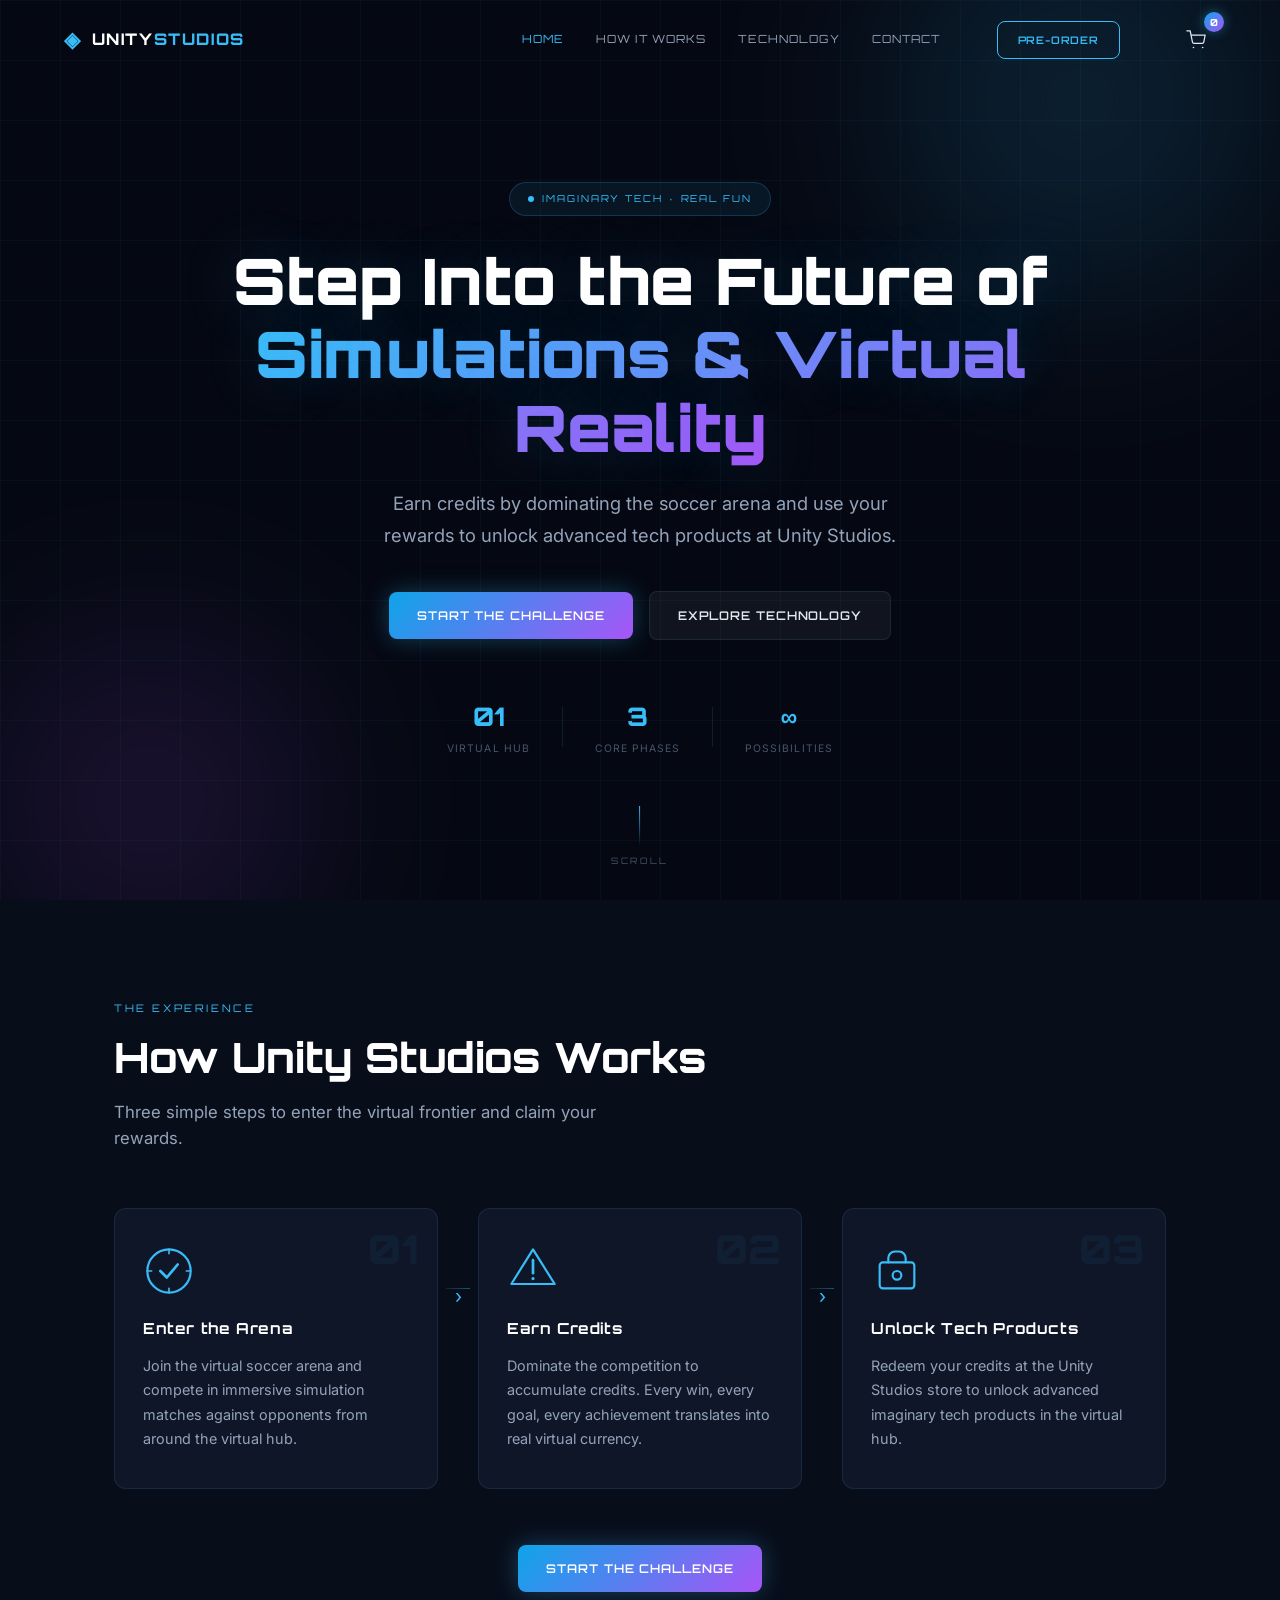
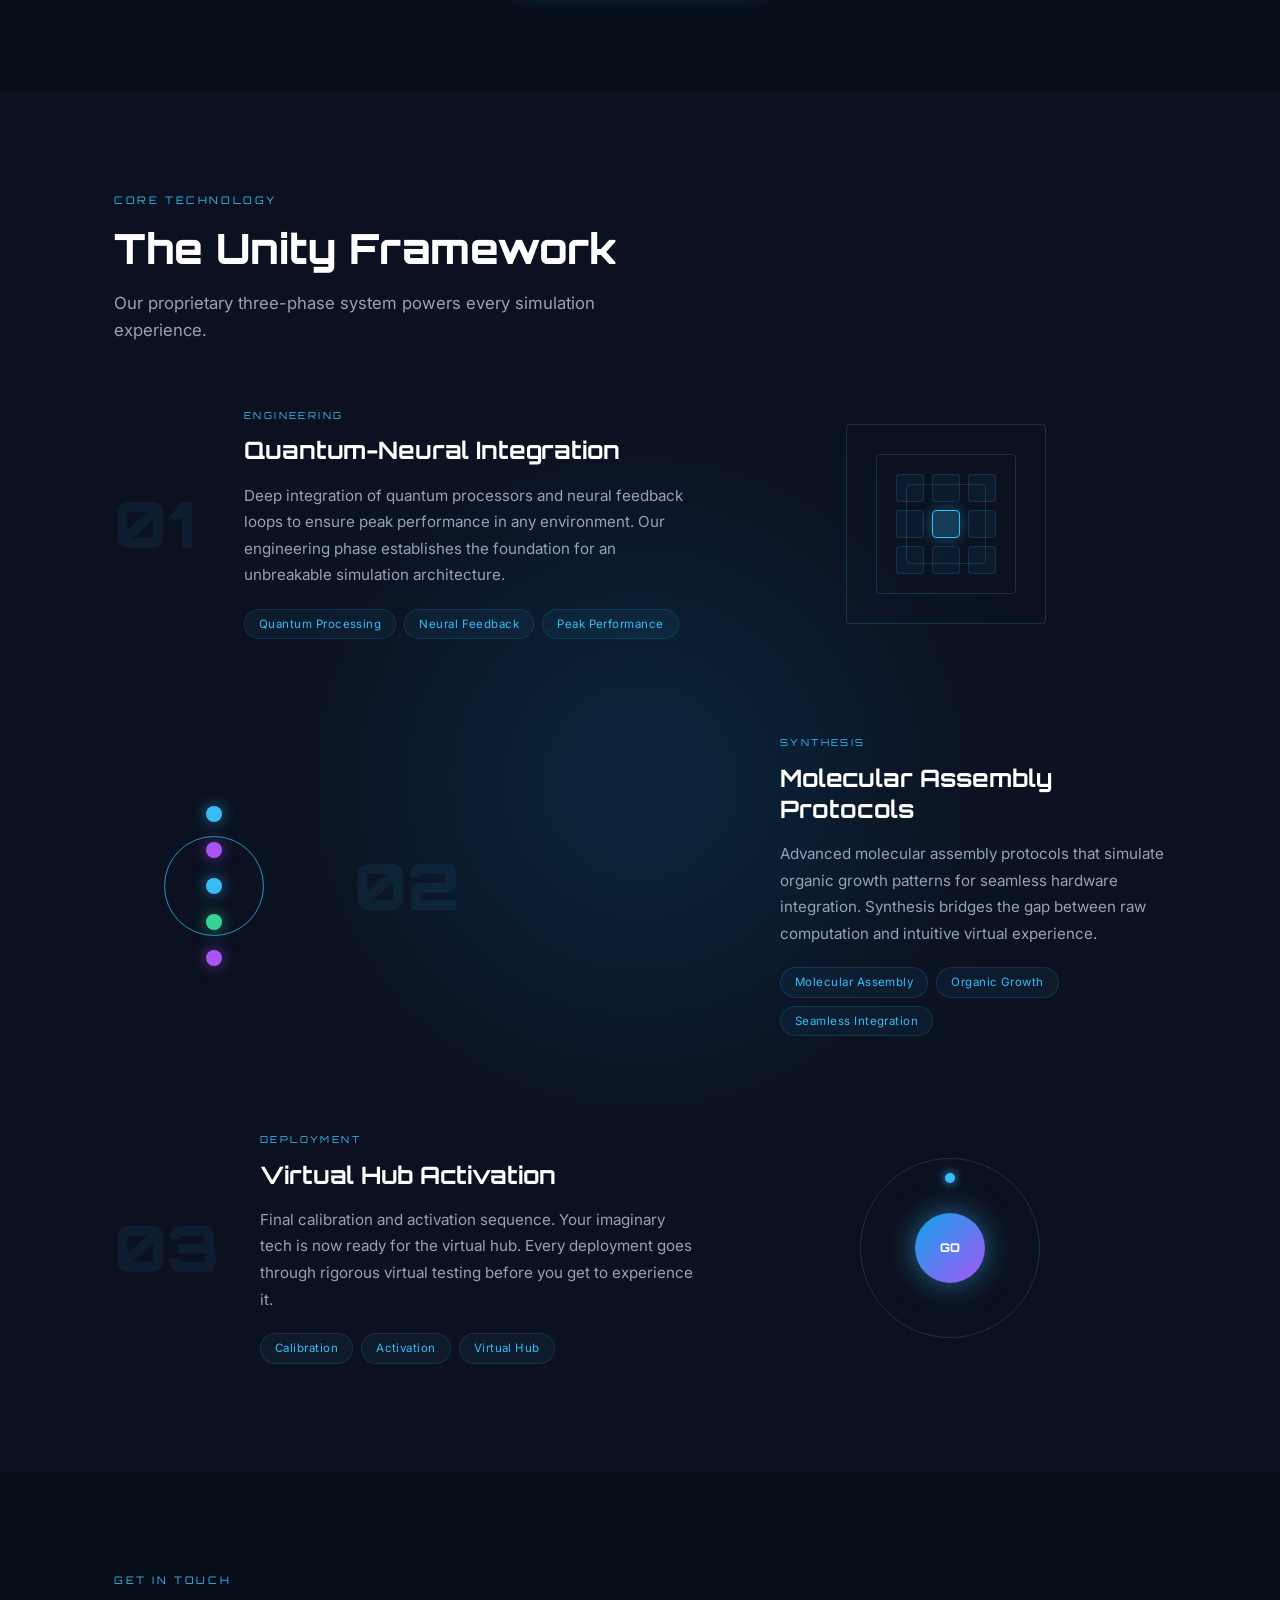
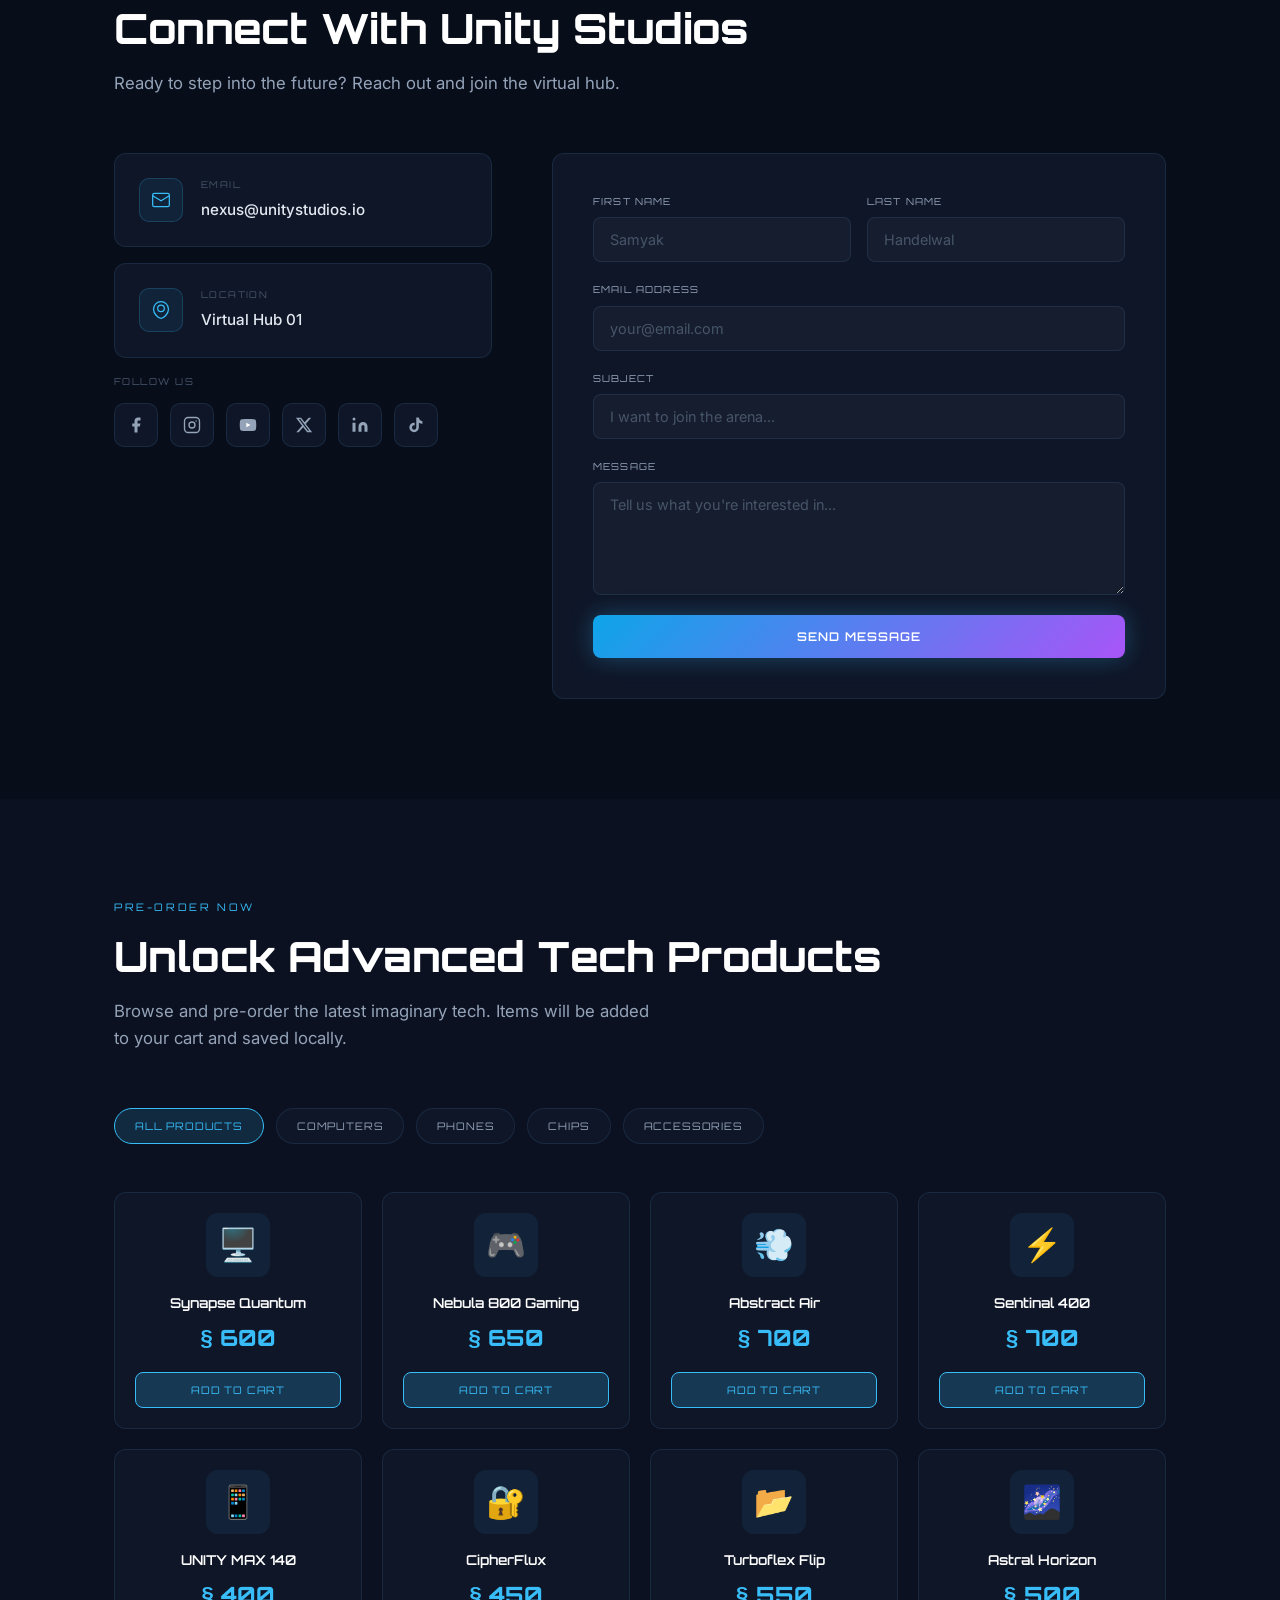
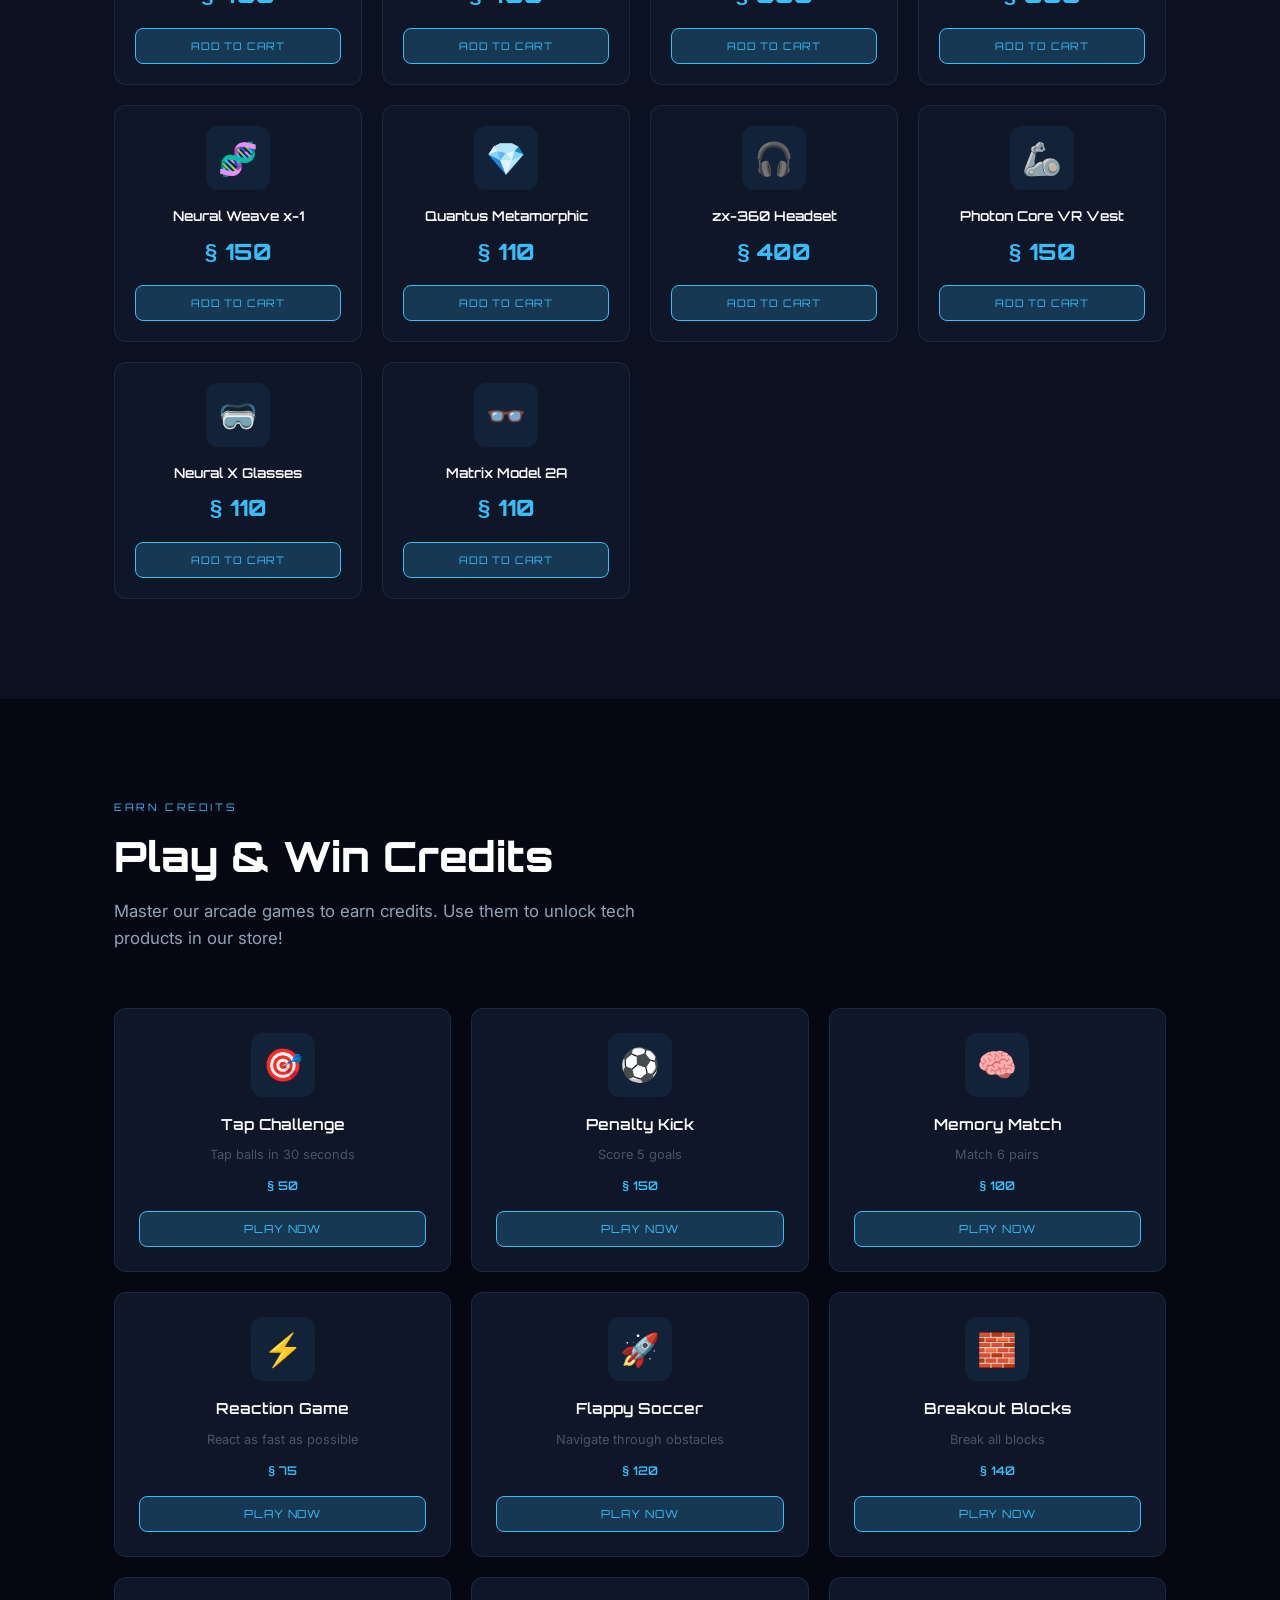
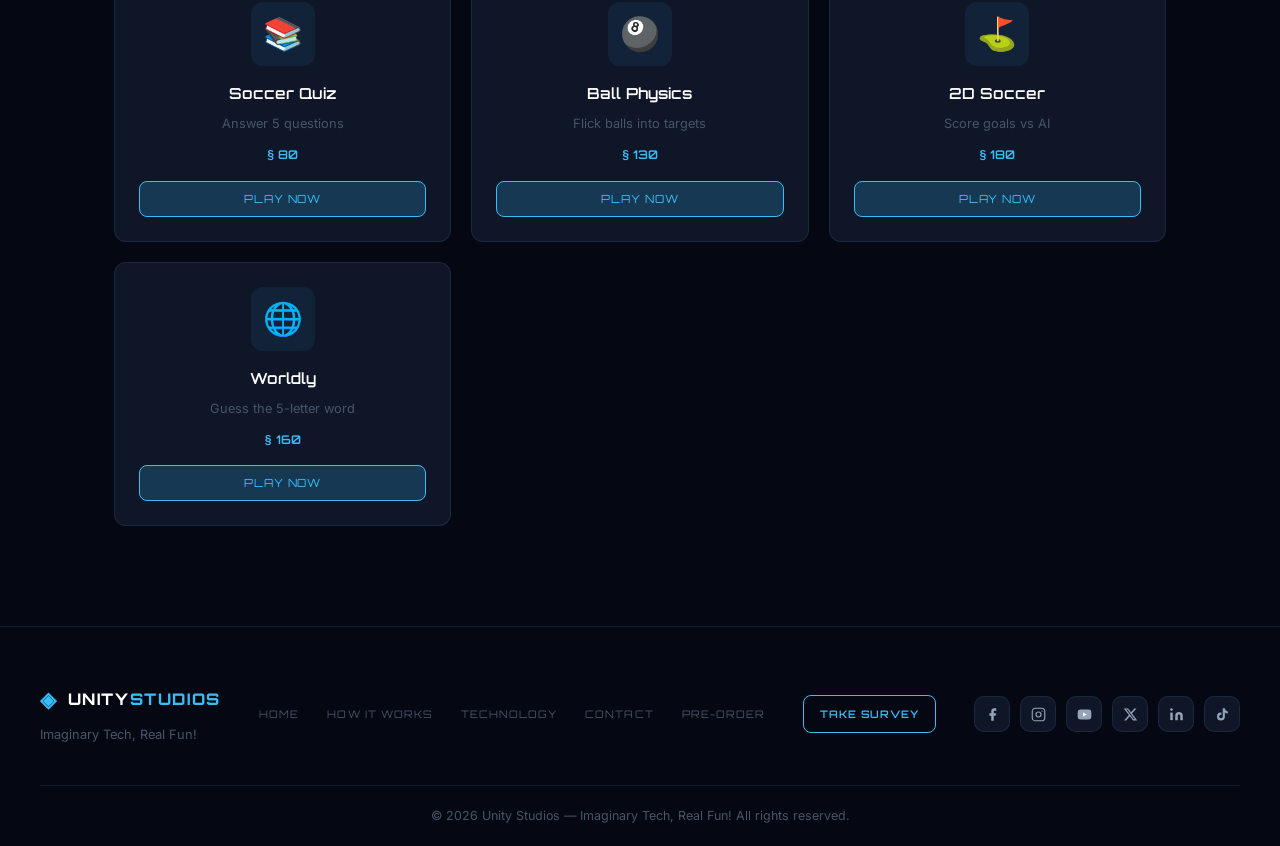
==== commit 9696e25c: "Add files via upload" ====
--- a/docs/index.html
+++ b/docs/index.html
@@ -377,6 +377,39 @@
     </div>
   </section>
 
+  <!-- ─── GAMES SECTION ─── -->
+  <section class="section games-section" id="games">
+    <div class="container">
+      <div class="section-label">EARN CREDITS</div>
+      <h2 class="section-title">Play & Win Credits</h2>
+      <p class="section-sub">Master our arcade games to earn credits. Use them to unlock tech products in our store!</p>
+
+      <div class="games-grid" id="gamesGrid">
+        <!-- Games will be generated by JavaScript -->
+      </div>
+    </div>
+  </section>
+
+  <!-- ─── GAME MODAL ─── -->
+  <div class="game-modal" id="gameModal">
+    <div class="game-overlay" onclick="closeGame()"></div>
+    <div class="game-panel">
+      <div class="game-header">
+        <h3 id="gameTitle">Game Title</h3>
+        <button class="close-game" onclick="closeGame()">×</button>
+      </div>
+      <div class="game-content">
+        <canvas id="gameCanvas" width="600" height="400"></canvas>
+      </div>
+      <div class="game-footer">
+        <div class="game-score">Score: <span id="gameScore">0</span></div>
+        <button class="btn btn-primary" id="gamePlayBtn" onclick="startGame()">Play Game</button>
+        <button class="btn btn-ghost" id="gameStopBtn" onclick="stopGame()" style="display:none;">Stop Game</button>
+        <div class="game-reward" id="gameReward" style="display:none; margin-top:12px; padding:12px; background:rgba(52,211,153,0.1); border:1px solid rgba(52,211,153,0.3); border-radius:8px; color:#34d399; text-align:center;"></div>
+      </div>
+    </div>
+  </div>
+
   <!-- ─── SHOPPING CART MODAL ─── -->
   <div class="cart-modal" id="cartModal">
     <div class="cart-overlay" onclick="closeCart()"></div>
--- a/docs/style.css
+++ b/docs/style.css
@@ -1103,11 +1103,236 @@
   font-weight: 600;
 }
 
+/* ─── GAMES SECTION ─── */
+.games-section { background: var(--bg); }
+.games-grid {
+  display: grid;
+  grid-template-columns: repeat(auto-fill, minmax(260px, 1fr));
+  gap: 20px;
+}
+.game-card {
+  background: var(--surface);
+  border: 1px solid var(--border);
+  border-radius: var(--radius);
+  padding: 24px;
+  display: flex;
+  flex-direction: column;
+  align-items: center;
+  text-align: center;
+  transition: all var(--trans);
+  cursor: pointer;
+  position: relative;
+  overflow: hidden;
+}
+.game-card::before {
+  content: '';
+  position: absolute;
+  top: 0; left: 0; right: 0;
+  height: 2px;
+  background: linear-gradient(90deg, var(--cyan), var(--purple));
+  opacity: 0;
+  transition: opacity var(--trans);
+}
+.game-card:hover {
+  transform: translateY(-8px);
+  border-color: rgba(56,189,248,0.35);
+  box-shadow: 0 20px 60px rgba(56,189,248,0.12);
+}
+.game-card:hover::before { opacity: 1; }
+.game-icon {
+  width: 64px;
+  height: 64px;
+  background: rgba(56,189,248,0.08);
+  border-radius: 12px;
+  display: flex;
+  align-items: center;
+  justify-content: center;
+  margin-bottom: 16px;
+  color: var(--cyan);
+  font-size: 2rem;
+}
+.game-name {
+  font-family: var(--font-head);
+  font-size: 0.95rem;
+  font-weight: 600;
+  color: #fff;
+  margin-bottom: 8px;
+}
+.game-desc {
+  font-size: 0.8rem;
+  color: var(--text-muted);
+  margin-bottom: 12px;
+  line-height: 1.5;
+}
+.game-reward-text {
+  font-family: var(--font-head);
+  font-size: 0.75rem;
+  color: var(--cyan);
+  margin-bottom: 16px;
+  font-weight: 600;
+}
+.game-play-btn {
+  width: 100%;
+  padding: 10px 16px;
+  background: rgba(56,189,248,0.2);
+  border: 1px solid var(--cyan);
+  border-radius: 8px;
+  color: var(--cyan);
+  font-family: var(--font-head);
+  font-size: 0.7rem;
+  letter-spacing: 0.08em;
+  text-transform: uppercase;
+  cursor: pointer;
+  transition: all var(--trans);
+}
+.game-play-btn:hover {
+  background: var(--cyan);
+  color: var(--bg);
+}
+
+/* ─── GAME MODAL ─── */
+.game-modal {
+  position: fixed;
+  top: 0; right: 0; bottom: 0; left: 0;
+  z-index: 300;
+  display: none;
+  overflow: hidden;
+}
+.game-modal.open { display: flex; }
+.game-overlay {
+  position: absolute;
+  inset: 0;
+  background: rgba(0,0,0,0.8);
+  backdrop-filter: blur(4px);
+}
+.game-panel {
+  position: absolute;
+  top: 50%;
+  left: 50%;
+  transform: translate(-50%, -50%);
+  background: var(--bg-2);
+  border: 1px solid var(--border);
+  border-radius: var(--radius);
+  width: 90%;
+  max-width: 700px;
+  max-height: 90vh;
+  overflow-y: auto;
+  z-index: 2;
+  animation: popup-in 0.3s ease;
+}
+@keyframes popup-in {
+  from { transform: translate(-50%, -50%) scale(0.8); opacity: 0; }
+  to { transform: translate(-50%, -50%) scale(1); opacity: 1; }
+}
+.game-header {
+  display: flex;
+  align-items: center;
+  justify-content: space-between;
+  padding: 24px;
+  border-bottom: 1px solid var(--border);
+  background: rgba(0,0,0,0.3);
+}
+.game-header h3 {
+  font-family: var(--font-head);
+  font-size: 1.2rem;
+  font-weight: 700;
+  color: #fff;
+  margin: 0;
+}
+.close-game {
+  background: none;
+  border: none;
+  color: var(--text-dim);
+  font-size: 2rem;
+  cursor: pointer;
+  padding: 0;
+  width: 40px;
+  height: 40px;
+  display: flex;
+  align-items: center;
+  justify-content: center;
+  transition: color var(--trans);
+}
+.close-game:hover { color: var(--cyan); }
+.game-content {
+  padding: 24px;
+  display: flex;
+  align-items: center;
+  justify-content: center;
+  background: rgba(0,0,0,0.2);
+  min-height: 450px;
+}
+#gameCanvas {
+  border: 2px solid rgba(56,189,248,0.3);
+  border-radius: 8px;
+  background: #000;
+  max-width: 100%;
+  height: auto;
+}
+.game-footer {
+  padding: 20px 24px;
+  border-top: 1px solid var(--border);
+  background: var(--bg);
+  display: flex;
+  align-items: center;
+  gap: 16px;
+  flex-wrap: wrap;
+}
+.game-score {
+  font-family: var(--font-head);
+  color: var(--cyan);
+  font-size: 0.9rem;
+  font-weight: 600;
+}
+#gamePlayBtn, #gameStopBtn {
+  padding: 10px 20px;
+  font-size: 0.7rem;
+}
+.game-reward {
+  flex: 1;
+  margin: 0 !important;
+}
+
+@media (max-width: 768px) {
+  .game-panel {
+    width: 95%;
+    max-height: 85vh;
+  }
+  .game-content {
+    min-height: 300px;
+  }
+  #gameCanvas {
+    max-width: 100%;
+  }
+  .games-grid {
+    grid-template-columns: repeat(auto-fill, minmax(160px, 1fr));
+    gap: 14px;
+  }
+  .game-card {
+    padding: 14px;
+  }
+}
+
 /* ─── RESPONSIVE ─── */
+@media (max-width: 1024px) {
+  .products-grid {
+    grid-template-columns: repeat(auto-fill, minmax(200px, 1fr));
+    gap: 16px;
+  }
+  .shop-filters {
+    gap: 8px;
+  }
+  .filter-btn {
+    padding: 8px 16px;
+    font-size: 0.6rem;
+  }
+}
+
 @media (max-width: 900px) {
   .nav-links, .nav-cta { display: none; }
   .hamburger { display: flex; }
   .mobile-menu { display: flex; }
+  .cart-btn { margin-left: 8px; }
 
   .steps-grid { flex-direction: column; gap: 16px; }
   .step-connector { flex-direction: row; margin-top: 0; padding: 8px 0; }
@@ -1124,14 +1349,259 @@
   .proc-number { font-size: 2.5rem; }
 
   .contact-grid { grid-template-columns: 1fr; }
-
   .footer-inner { flex-direction: column; align-items: flex-start; gap: 24px; }
+
+  .cart-panel {
+    max-width: 100%;
+    width: 100%;
+  }
+
+  .products-grid {
+    grid-template-columns: repeat(auto-fill, minmax(180px, 1fr));
+    gap: 14px;
+  }
+}
+
+@media (max-width: 768px) {
+  .section { padding: 60px 0; }
+
+  .hero {
+    padding: 100px 16px 60px;
+    min-height: 85vh;
+  }
+
+  .hero-title { font-size: 2rem; }
+  .hero-sub { font-size: 0.95rem; }
+  .hero-actions { gap: 10px; flex-direction: column; align-items: stretch; }
+  .hero-stats { flex-direction: column; gap: 16px; }
+  .stat-divider { display: none; }
+
+  .section-title { font-size: 1.8rem; }
+  .section-sub { font-size: 0.95rem; margin-bottom: 32px; }
+
+  .step-card { padding: 16px; }
+  .product-card { padding: 14px; }
+  .product-icon { width: 48px; height: 48px; }
+  .product-name { font-size: 0.75rem; }
+  .product-price { font-size: 1.1rem; }
+
+  .nav-inner { padding: 16px; gap: 24px; }
+  .logo { font-size: 0.9rem; }
+
+  .contact-form { padding: 24px 16px; }
+  .form-row { gap: 12px; }
+  .form-group { margin-bottom: 16px; }
+
+  .footer-nav { gap: 16px; flex-direction: column; }
+  .footer-social { gap: 8px; }
 }
 
 @media (max-width: 600px) {
-  .hero-title { font-size: 1.9rem; }
-  .form-row { grid-template-columns: 1fr; }
-  .contact-form { padding: 28px 20px; }
-  .hero-stats { gap: 20px; }
-  .stat-num { font-size: 1.2rem; }
-}
+  .section { padding: 48px 0; }
+
+  .container { padding: 0 16px; }
+
+  .hero {
+    padding: 80px 16px 50px;
+    min-height: 70vh;
+  }
+
+  .hero-title { font-size: 1.6rem; line-height: 1.2; }
+  .hero-sub { font-size: 0.85rem; margin: 0 auto 24px; }
+  .hero-badge { padding: 6px 12px; font-size: 0.55rem; }
+  .badge-dot { width: 4px; height: 4px; }
+
+  .hero-actions {
+    gap: 8px;
+    flex-direction: column;
+  }
+
+  .btn {
+    padding: 12px 20px;
+    font-size: 0.7rem;
+    width: 100%;
+  }
+
+  .hero-stats {
+    margin-top: 24px;
+  }
+
+  .scroll-indicator {
+    bottom: 20px;
+  }
+
+  .section-label { font-size: 0.55rem; margin-bottom: 12px; }
+  .section-title { font-size: 1.5rem; margin-bottom: 12px; }
+  .section-sub { font-size: 0.85rem; margin-bottom: 24px; }
+
+  .steps-grid { gap: 12px; }
+  .step-card {
+    padding: 12px;
+    border-radius: 8px;
+  }
+  .step-number { font-size: 1.8rem; }
+  .step-card h3 { font-size: 0.8rem; margin-bottom: 8px; }
+  .step-card p { font-size: 0.8rem; }
+
+  .process-item { gap: 16px; }
+  .proc-number { font-size: 2rem; min-width: 70px; }
+  .proc-title { font-size: 1rem; margin-bottom: 8px; }
+  .proc-desc { font-size: 0.8rem; margin-bottom: 12px; }
+  .proc-tags { gap: 6px; }
+  .proc-tags span { padding: 4px 10px; font-size: 0.65rem; }
+
+  .proc-graphic {
+    width: 150px;
+    height: 150px;
+  }
+
+  .products-grid {
+    grid-template-columns: repeat(auto-fill, minmax(150px, 1fr));
+    gap: 12px;
+  }
+
+  .product-card {
+    padding: 12px;
+    border-radius: 8px;
+  }
+
+  .product-icon {
+    width: 40px;
+    height: 40px;
+    margin-bottom: 8px;
+  }
+
+  .product-name { font-size: 0.7rem; margin-bottom: 6px; }
+  .product-price { font-size: 1rem; margin-bottom: 8px; }
+  .product-cart-btn { padding: 8px 12px; font-size: 0.6rem; }
+
+  .shop-filters {
+    gap: 6px;
+    margin-bottom: 24px;
+    flex-wrap: wrap;
+  }
+
+  .filter-btn {
+    padding: 6px 12px;
+    font-size: 0.55rem;
+  }
+
+  .contact-card {
+    padding: 16px;
+    margin-bottom: 12px;
+  }
+
+  .contact-icon {
+    width: 40px;
+    height: 40px;
+  }
+
+  .contact-form {
+    padding: 20px 16px;
+  }
+
+  .form-row { grid-template-columns: 1fr; gap: 12px; }
+  .form-group { margin-bottom: 14px; }
+  .form-group label { font-size: 0.55rem; margin-bottom: 6px; }
+  .form-group input,
+  .form-group textarea {
+    padding: 10px 12px;
+    font-size: 0.85rem;
+  }
+
+  .social-links {
+    gap: 8px;
+  }
+
+  .social-link {
+    width: 40px;
+    height: 40px;
+  }
+
+  .social-link svg {
+    width: 14px;
+    height: 14px;
+  }
+
+  .cart-panel {
+    max-width: 100%;
+    width: 100% !important;
+    animation: slide-in-mobile 0.3s ease;
+  }
+
+  @keyframes slide-in-mobile {
+    from { transform: translateX(100%); }
+    to { transform: translateX(0); }
+  }
+
+  .cart-header {
+    padding: 16px;
+  }
+
+  .cart-header h3 {
+    font-size: 0.9rem;
+  }
+
+  .close-cart {
+    font-size: 1.5rem;
+  }
+
+  .cart-item {
+    padding: 10px;
+    margin-bottom: 10px;
+  }
+
+  .cart-item-name { font-size: 0.7rem; }
+  .cart-item-price { font-size: 0.7rem; }
+  .qty-display { font-size: 0.7rem; }
+
+  .cart-footer {
+    padding: 16px;
+  }
+
+  .cart-total {
+    font-size: 0.85rem;
+    margin-bottom: 12px;
+  }
+
+  .footer-inner {
+    flex-direction: column;
+    gap: 20px;
+  }
+
+  .footer-brand { width: 100%; }
+  .footer-nav {
+    width: 100%;
+    gap: 12px;
+    flex-direction: row;
+    flex-wrap: wrap;
+  }
+
+  .footer-nav a { font-size: 0.6rem; }
+  .footer-social { width: 100%; }
+
+  .footer-bottom p { font-size: 0.7rem; }
+}
+
+@media (max-width: 450px) {
+  .hero-title { font-size: 1.3rem; }
+  .hero-sub { font-size: 0.8rem; }
+
+  .section-title { font-size: 1.3rem; }
+
+  .products-grid {
+    grid-template-columns: repeat(auto-fill, minmax(140px, 1fr));
+    gap: 10px;
+  }
+
+  .product-card { padding: 10px; }
+  .product-name { font-size: 0.65rem; }
+  .product-price { font-size: 0.95rem; }
+
+  .nav-inner { padding: 12px 16px; }
+  .logo { font-size: 0.8rem; }
+
+  .hamburger span { width: 20px; height: 1.5px; }
+
+  .btn { padding: 10px 16px; font-size: 0.65rem; }
+}
